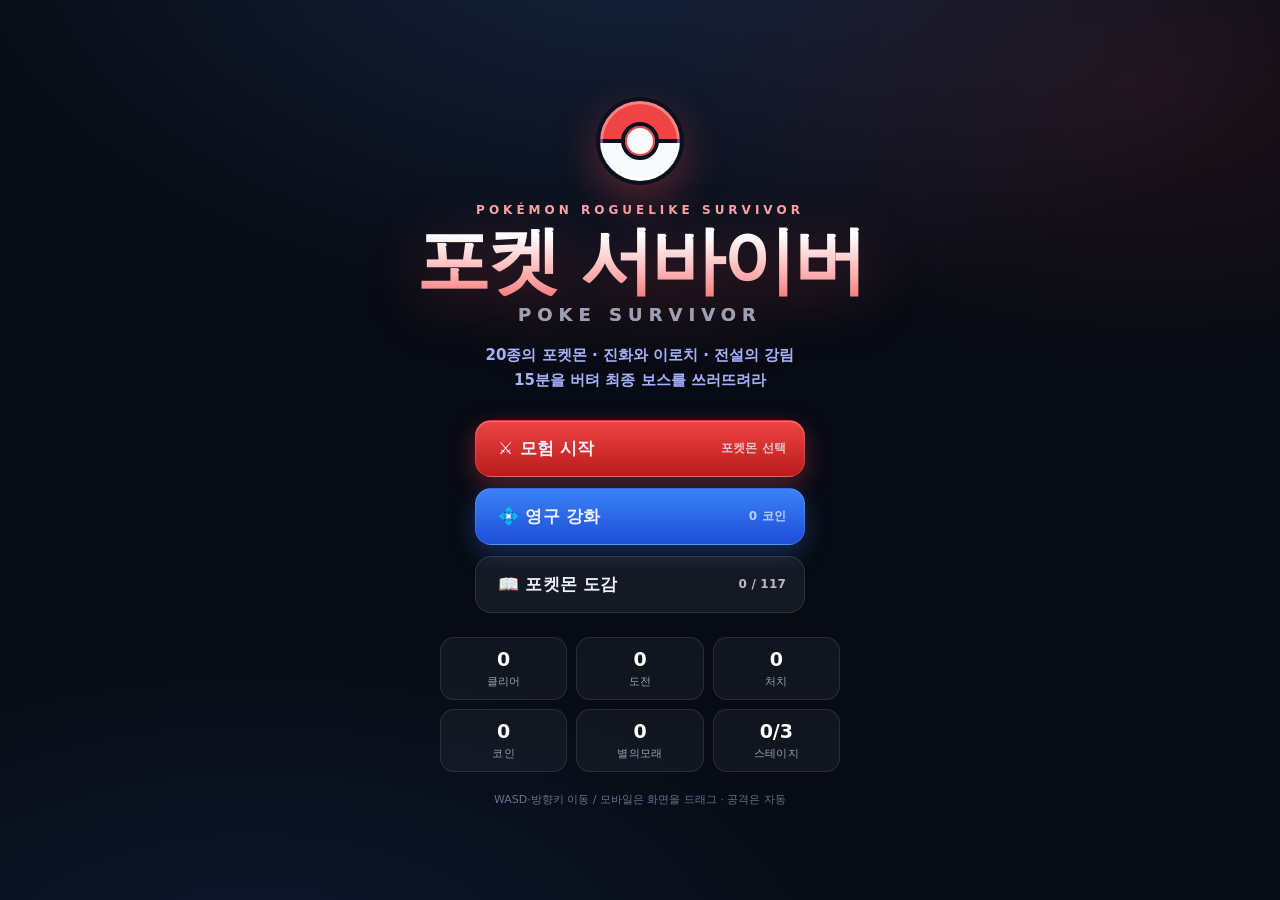
==== index.html @ e3ff470b "Guarantee weapon choices on level-up, rebalance coin economy" ====
<!doctype html>
<html lang="ko">
<head>
<meta charset="utf-8">
<meta name="viewport" content="width=device-width,initial-scale=1,maximum-scale=1,user-scalable=no,viewport-fit=cover">
<meta name="theme-color" content="#0b1020">
<title>포켓 서바이버 · Poke Survivor</title>
<link rel="stylesheet" href="styles.css?v=19">
<link rel="icon" href="data:image/svg+xml,<svg xmlns='http://www.w3.org/2000/svg' viewBox='0 0 100 100'><circle cx='50' cy='50' r='46' fill='%23fff' stroke='%230b1020' stroke-width='8'/><path d='M4 50h92' stroke='%230b1020' stroke-width='10'/><circle cx='50' cy='50' r='15' fill='%23ef4444' stroke='%230b1020' stroke-width='6'/></svg>">
</head>
<body>
<canvas id="cv"></canvas>

<!-- ================= HUD ================= -->
<div id="hud" class="hidden">
  <div class="hud-top">
    <div class="hud-left">
      <div class="portrait"><img id="hudPortrait" alt=""></div>
      <div class="hud-bars">
        <div class="hud-line"><span id="hudName">피카츄</span><span id="hudLevel" class="lvl">Lv.1</span></div>
        <div class="bar hp"><i id="hpBar"></i><span id="hpText">100 / 100</span></div>
      </div>
    </div>
    <div class="hud-center">
      <div class="timer" id="timer">00:00</div>
      <div class="stage-tag" id="stageTag">관동 초원</div>
    </div>
    <div class="hud-right">
      <div class="stat-chip kills"><b id="killCount">0</b><span>처치</span></div>
      <div class="stat-chip gold coins"><b id="coinCount">0</b><span>코인</span></div>
      <button id="pauseBtn" class="icon-btn" aria-label="일시정지"><i class="pbar"></i><i class="pbar"></i></button>
    </div>
  </div>
  <div id="bossBar" class="boss-bar hidden">
    <div class="boss-name"><b id="bossName">BOSS</b><span id="bossHpText"></span></div>
    <div class="bar boss"><i id="bossFill"></i></div>
  </div>
  <div class="weapon-row" id="weaponRow"></div>
  <div class="xp-wrap"><div class="xp-bar"><i id="xpBar"></i></div><span id="xpText">0%</span></div>
</div>

<!-- ================= 화면 루트 ================= -->
<div id="screenRoot"></div>

<!-- ================= 레벨업 ================= -->
<div id="levelupOverlay" class="overlay hidden">
  <div class="lu-head">
    <div class="lu-kicker">LEVEL UP!</div>
    <h2>기술을 선택하세요</h2>
    <p>하나를 골라 더 강해지세요</p>
  </div>
  <div id="cardList" class="card-list"></div>
</div>

<!-- ================= 진화 ================= -->
<div id="evoOverlay" class="overlay evo hidden">
  <div class="evo-inner">
    <div class="evo-kicker" id="evoKicker">EVOLUTION</div>
    <div class="evo-sprites">
      <img id="evoFrom" class="evo-from" alt="">
      <div class="evo-arrow">➜</div>
      <img id="evoTo" class="evo-to" alt="">
    </div>
    <h2 id="evoName">리자몽</h2>
    <p id="evoDesc">새로운 힘이 깨어났다!</p>
    <button id="evoOk" class="btn primary">계속</button>
  </div>
</div>

<!-- ================= 분기 진화 ================= -->
<div id="branchOverlay" class="overlay hidden">
  <div class="lu-head">
    <div class="lu-kicker">BRANCH EVOLUTION</div>
    <h2>어떤 모습으로 진화할까?</h2>
    <p>이브이의 운명을 선택하세요</p>
  </div>
  <div id="branchList" class="branch-list"></div>
</div>

<!-- ================= 일시정지 ================= -->
<div id="pauseOverlay" class="overlay hidden">
  <div class="panel pause-panel">
    <h2>일시정지</h2>
    <button class="btn primary" id="resumeBtn">계속하기</button>
    <button class="btn ghost" id="soundBtn">효과음: 켜짐</button>
    <button class="btn ghost" id="cryBtn">울음소리: 켜짐</button>
    <button class="btn danger" id="quitBtn">로비로 나가기</button>
    <p class="tiny">나가면 이번 판 보상은 사라져요</p>
  </div>
</div>

<div id="toastRoot"></div>
<div id="loading" class="loading">
  <div class="pokeball"></div>
  <div class="loading-text">포켓몬을 불러오는 중…<span id="loadPct">0%</span></div>
</div>
<script type="module" src="src/main.js?v=19"></script>
</body>
</html>
---- styles.css ----
:root{
  --bg:#070b14; --bg2:#0d1424; --panel:rgba(18,26,43,.88); --line:rgba(255,255,255,.10);
  --txt:#eef2ff; --muted:#94a3b8; --red:#ef4444; --blue:#3b82f6; --gold:#fbbf24;
  --green:#34d399; --purple:#a78bfa;
}
*{box-sizing:border-box;-webkit-tap-highlight-color:transparent}
html,body{height:100%;margin:0;background:var(--bg);color:var(--txt);
  font-family:"Pretendard",system-ui,-apple-system,"Apple SD Gothic Neo","Malgun Gothic",sans-serif;
  overflow:hidden;overscroll-behavior:none;user-select:none;-webkit-user-select:none}
canvas#cv{position:fixed;inset:0;width:100%;height:100%;display:block;background:#070b14;touch-action:none}
.hidden{display:none!important}
img{image-rendering:pixelated;image-rendering:-moz-crisp-edges}
button{font-family:inherit;cursor:pointer;border:0;color:inherit}

/* ---------- 공통 버튼 ---------- */
.btn{border-radius:14px;padding:13px 20px;font-weight:800;font-size:15px;letter-spacing:.2px;
  background:linear-gradient(180deg,#334155,#1e293b);border:1px solid rgba(255,255,255,.14);
  transition:transform .12s ease,filter .12s ease,box-shadow .12s;display:inline-flex;align-items:center;justify-content:center;gap:8px}
.btn:hover{filter:brightness(1.15);transform:translateY(-1px)}
.btn:active{transform:translateY(1px) scale(.99)}
.btn.primary{background:linear-gradient(180deg,#ef4444,#b91c1c);box-shadow:0 8px 24px rgba(239,68,68,.35),inset 0 1px 0 rgba(255,255,255,.25)}
.btn.blue{background:linear-gradient(180deg,#3b82f6,#1d4ed8);box-shadow:0 8px 24px rgba(59,130,246,.3)}
.btn.gold{background:linear-gradient(180deg,#fbbf24,#d97706);color:#231a02;box-shadow:0 8px 24px rgba(251,191,36,.3)}
.btn.ghost{background:rgba(255,255,255,.06);border:1px solid var(--line)}
.btn.danger{background:rgba(239,68,68,.15);border:1px solid rgba(239,68,68,.4);color:#fca5a5}
.btn.sm{padding:9px 13px;font-size:13px;border-radius:11px}
.btn:disabled{opacity:.45;cursor:not-allowed;transform:none}
.icon-btn{width:42px;height:42px;border-radius:12px;background:rgba(255,255,255,.08);border:1px solid var(--line);
  color:#fff;font-size:13px;font-weight:900;display:flex;align-items:center;justify-content:center;gap:4px;backdrop-filter:blur(8px)}
.icon-btn .pbar{display:block;width:4px;height:14px;border-radius:1.5px;background:#fff}
.icon-btn:hover{background:rgba(255,255,255,.16)}

/* ---------- 공통 화면 ---------- */
.screen{position:fixed;inset:0;z-index:20;overflow-y:auto;overflow-x:hidden;
  background:radial-gradient(1200px 700px at 50% -10%,#16233d 0%,#070b14 60%);
  padding:max(18px,env(safe-area-inset-top)) 18px max(24px,env(safe-area-inset-bottom));
  animation:fadeIn .22s ease}
@keyframes fadeIn{from{opacity:0}to{opacity:1}}
.screen::before{content:"";position:fixed;inset:0;pointer-events:none;
  background:radial-gradient(900px 500px at 20% 110%,rgba(59,130,246,.12),transparent 70%),
             radial-gradient(700px 400px at 90% 10%,rgba(239,68,68,.10),transparent 70%)}
.wrap{position:relative;max-width:1180px;margin:0 auto}
.topbar{display:flex;align-items:center;justify-content:space-between;gap:12px;margin-bottom:18px}
.topbar h1{font-size:20px;margin:0;letter-spacing:-.3px;display:flex;align-items:center;gap:9px}
.topbar .spacer{flex:1}
.pill{background:rgba(255,255,255,.07);border:1px solid var(--line);border-radius:999px;padding:7px 13px;
  font-size:13px;font-weight:700;display:inline-flex;align-items:center;gap:6px}
.pill b{color:var(--gold)}

/* ---------- 타이틀 ---------- */
.title-screen{display:flex;flex-direction:column;align-items:center;justify-content:center;min-height:100%;text-align:center;padding-top:10px}
.logo-badge{font-size:12px;letter-spacing:4px;color:#fca5a5;font-weight:800;margin-bottom:8px;text-transform:uppercase}
.logo{font-size:clamp(38px,7vw,74px);font-weight:900;line-height:.95;letter-spacing:-3px;
  background:linear-gradient(180deg,#fff 10%,#fca5a5 55%,#ef4444 100%);
  -webkit-background-clip:text;background-clip:text;color:transparent;
  filter:drop-shadow(0 10px 30px rgba(239,68,68,.35));margin:0 0 6px}
.logo small{display:block;font-size:clamp(13px,2vw,18px);letter-spacing:6px;color:#94a3b8;
  -webkit-text-fill-color:#94a3b8;font-weight:700;margin-top:10px}
.tagline{color:#a5b4fc;font-size:15px;margin:14px 0 26px;font-weight:600;line-height:1.7}
.title-menu{display:flex;flex-direction:column;gap:11px;width:min(330px,90vw)}
.title-menu .btn{padding:16px;font-size:17px;border-radius:16px;justify-content:space-between;padding-left:22px;padding-right:18px}
.title-menu .btn span.sub{font-size:12px;font-weight:600;opacity:.75}
.title-stats{display:grid;grid-template-columns:repeat(3,1fr);gap:9px;margin-top:24px;max-width:400px;width:100%}
.title-stats .stat{background:rgba(255,255,255,.045);border:1px solid var(--line);border-radius:14px;
  padding:10px 8px;text-align:center}
.title-stats .stat b{display:block;font-size:19px;color:#fff}
.title-stats .stat span{font-size:11px;color:var(--muted);letter-spacing:.4px}
.ball-anim{width:88px;height:88px;margin-bottom:18px;position:relative;animation:float 3.2s ease-in-out infinite}
@keyframes float{0%,100%{transform:translateY(0) rotate(-6deg)}50%{transform:translateY(-12px) rotate(6deg)}}
.pokeball{width:88px;height:88px;border-radius:50%;position:relative;
  background:linear-gradient(180deg,#ef4444 0 47%,#0b1020 47% 53%,#f8fafc 53% 100%);
  border:4px solid #0b1020;box-shadow:0 14px 40px rgba(239,68,68,.35),inset 0 0 0 3px rgba(255,255,255,.35)}
.pokeball::after{content:"";position:absolute;inset:50% auto auto 50%;transform:translate(-50%,-50%);
  width:30px;height:30px;border-radius:50%;background:#f8fafc;border:4px solid #0b1020;
  box-shadow:inset 0 0 0 2px #ef4444}

/* ---------- 선택 화면 ---------- */
.stage-row{display:flex;gap:10px;margin-bottom:18px;overflow-x:auto;padding-bottom:4px;scrollbar-width:none}
.stage-row::-webkit-scrollbar{display:none}
.stage-card{flex:1 1 0;min-width:190px;border-radius:16px;padding:14px;background:var(--panel);
  border:1px solid var(--line);text-align:left;transition:.15s;position:relative;overflow:hidden}
.stage-card:hover{border-color:rgba(255,255,255,.3);transform:translateY(-2px)}
.stage-card.on{border-color:#ef4444;box-shadow:0 0 0 1px #ef4444,0 10px 30px rgba(239,68,68,.25);background:rgba(38,22,32,.9)}
.stage-card .sc-name{font-weight:900;font-size:15px;margin-bottom:3px;display:flex;align-items:center;gap:6px}
.stage-card .sc-sub{font-size:11.5px;color:var(--muted);line-height:1.45}
.stage-card .sc-diff{margin-top:8px;font-size:11px;color:#fca5a5;letter-spacing:2px}
.stage-card .clear-badge{position:absolute;top:9px;right:10px;font-size:10px;font-weight:900;color:#34d399;
  border:1px solid rgba(52,211,153,.4);border-radius:6px;padding:2px 5px}
.char-grid{display:grid;grid-template-columns:repeat(auto-fill,minmax(112px,1fr));gap:10px}
.char-card{background:var(--panel);border:1px solid var(--line);border-radius:16px;padding:10px 8px 9px;
  display:flex;flex-direction:column;align-items:center;gap:3px;transition:.15s;position:relative;overflow:hidden}
.char-card:hover{transform:translateY(-3px);border-color:rgba(255,255,255,.28)}
.char-card.on{border-color:#ef4444;background:rgba(52,20,28,.9);box-shadow:0 0 0 1px rgba(239,68,68,.7),0 12px 30px rgba(239,68,68,.22)}
.char-card.locked{opacity:.9}
.char-card.locked img{filter:brightness(.35) grayscale(.7) drop-shadow(0 4px 6px rgba(0,0,0,.5))}
.char-card img{width:70px;height:70px;object-fit:contain;filter:drop-shadow(0 6px 8px rgba(0,0,0,.5))}
.char-card .cc-name{font-size:12.5px;font-weight:800}
.char-card .cc-rank{font-size:9.5px;color:var(--muted);letter-spacing:.6px}
.char-card .cc-rank.legend{color:#fbbf24}
.char-card .cc-rank.myth{color:#c084fc}
.char-card .cc-lock{display:none}
.char-card .shiny-dot{position:absolute;top:7px;right:8px;color:#fde68a;font-size:12px}
.select-bottom{display:grid;grid-template-columns:1.15fr .85fr;gap:14px;margin-top:18px}
@media(max-width:820px){.select-bottom{grid-template-columns:1fr}}
.preview{background:linear-gradient(160deg,rgba(30,41,59,.9),rgba(15,23,42,.9));border:1px solid var(--line);
  border-radius:18px;padding:16px;display:flex;gap:16px;align-items:center;position:relative;min-height:196px}
.preview .big{width:132px;height:132px;object-fit:contain;flex:none;filter:drop-shadow(0 10px 20px rgba(0,0,0,.6));
  animation:float 4s ease-in-out infinite}
.preview .p-info{flex:1;min-width:0}
.preview h3{margin:0 0 2px;font-size:20px}
.preview .types{display:flex;gap:5px;margin-bottom:8px}
.type-chip{font-size:10px;font-weight:800;padding:3px 8px;border-radius:999px;color:#08111f}
.preview .p-desc{font-size:12px;color:var(--muted);line-height:1.6;margin:0 0 8px}
.preview .sig{font-size:12px;background:rgba(255,255,255,.06);border-left:3px solid #a78bfa;border-radius:6px;padding:7px 9px;line-height:1.5}
.preview .sig b{color:#c4b5fd}
.preview .chain{display:flex;align-items:center;gap:5px;margin-top:10px;font-size:10.5px;color:var(--muted);flex-wrap:wrap;max-width:100%}
.preview .chain img{width:42px;height:42px;opacity:.95;background:rgba(255,255,255,.05);border-radius:9px;padding:2px}
.start-panel{background:var(--panel);border:1px solid var(--line);border-radius:18px;padding:16px;display:flex;flex-direction:column;gap:10px;justify-content:center}
.start-panel .row{display:flex;justify-content:space-between;font-size:12.5px;color:var(--muted)}
.start-panel .row b{color:#fff}
.shiny-toggle{display:flex;align-items:center;gap:8px;background:rgba(253,230,138,.08);border:1px solid rgba(253,230,138,.25);
  border-radius:11px;padding:9px 11px;font-size:12px;font-weight:700;color:#fde68a;cursor:pointer}
.shiny-toggle.off{opacity:.45;filter:grayscale(1);cursor:not-allowed}
.shiny-toggle input{accent-color:#fbbf24;width:16px;height:16px}

/* ---------- 상점 ---------- */
.shop-grid{display:grid;grid-template-columns:repeat(auto-fill,minmax(255px,1fr));gap:10px}
.up-card{background:var(--panel);border:1px solid var(--line);border-radius:15px;padding:13px;display:flex;gap:11px;align-items:center}
.up-card .ico{width:42px;height:42px;border-radius:11px;background:rgba(255,255,255,.07);display:grid;place-items:center;font-size:20px;flex:none}
.up-card .body{flex:1;min-width:0}
.up-card .nm{font-size:13.5px;font-weight:800;display:flex;justify-content:space-between;align-items:center}
.up-card .nm em{font-style:normal;font-size:11px;color:#94a3b8;font-weight:700}
.up-card .ds{font-size:11px;color:var(--muted);margin-top:2px}
.pips{display:flex;gap:2px;margin-top:6px;flex-wrap:wrap}
.pips i{width:9px;height:5px;border-radius:2px;background:rgba(255,255,255,.14)}
.pips i.on{background:linear-gradient(90deg,#fbbf24,#f59e0b);box-shadow:0 0 6px rgba(251,191,36,.6)}
.up-card .buy{flex:none}
.unlock-grid{display:grid;grid-template-columns:repeat(auto-fill,minmax(140px,1fr));gap:10px}
.unlock-card{background:var(--panel);border:1px solid var(--line);border-radius:15px;padding:11px;text-align:center;position:relative}
.unlock-card img{width:74px;height:74px;object-fit:contain}
.unlock-card .un{font-size:12.5px;font-weight:800;margin-top:2px}
.unlock-card .cost{font-size:11.5px;color:var(--gold);margin:6px 0}
.unlock-card.owned{border-color:rgba(52,211,153,.4);background:rgba(16,44,34,.6)}
.unlock-card .owned-tag{color:#34d399;font-size:11.5px;font-weight:800}
.section-title{display:flex;align-items:center;gap:9px;margin:26px 0 12px;font-size:15px;font-weight:900}
.section-title::after{content:"";flex:1;height:1px;background:var(--line)}
.section-title .cnt{font-size:11px;color:var(--muted);font-weight:700}

/* ---------- 도감 ---------- */
.dex-grid{display:grid;grid-template-columns:repeat(auto-fill,minmax(96px,1fr));gap:8px}
.dex-cell{background:rgba(18,26,43,.8);border:1px solid var(--line);border-radius:13px;padding:8px 5px;text-align:center;position:relative}
.dex-cell img{width:58px;height:58px;object-fit:contain}
.dex-cell .dn{font-size:11px;font-weight:700;margin-top:2px;white-space:nowrap;overflow:hidden;text-overflow:ellipsis}
.dex-cell .did{position:absolute;top:5px;left:7px;font-size:9px;color:#64748b;font-weight:800}
.dex-cell.unseen{opacity:.45}
.dex-cell.unseen img{filter:brightness(0) opacity(.35)}
.dex-cell.caught{border-color:rgba(52,211,153,.32)}

/* ---------- HUD ---------- */
#hud{position:fixed;inset:0;z-index:10;pointer-events:none;padding:max(8px,env(safe-area-inset-top)) 12px 10px;display:flex;flex-direction:column;gap:6px}
.hud-top{display:flex;align-items:flex-start;gap:10px}
.hud-left{display:flex;align-items:center;gap:9px;background:rgba(9,14,25,.62);backdrop-filter:blur(10px);
  border:1px solid var(--line);border-radius:14px;padding:7px 11px 7px 7px;min-width:230px}
.portrait{width:44px;height:44px;border-radius:11px;background:linear-gradient(160deg,#1e293b,#0f172a);display:grid;place-items:center;flex:none;border:1px solid rgba(255,255,255,.12)}
.portrait img{width:40px;height:40px;object-fit:contain}
.hud-bars{flex:1;min-width:0}
.hud-line{display:flex;justify-content:space-between;align-items:center;font-size:11.5px;font-weight:800;margin-bottom:3px}
.hud-line .lvl{color:#fbbf24;font-size:11px}
.bar{position:relative;height:13px;border-radius:7px;background:rgba(0,0,0,.55);overflow:hidden;border:1px solid rgba(255,255,255,.14)}
.bar i{position:absolute;inset:0 auto 0 0;width:100%;border-radius:6px;transition:width .16s ease}
.bar.hp i{background:linear-gradient(180deg,#4ade80,#16a34a)}
.bar.hp i.low{background:linear-gradient(180deg,#f87171,#dc2626)}
.bar span{position:absolute;inset:0;display:grid;place-items:center;font-size:9px;font-weight:800;color:#fff;text-shadow:0 1px 2px #000}
.bar.boss{height:11px}
.bar.boss i{background:linear-gradient(180deg,#f472b6,#be185d)}
.hud-center{flex:1;text-align:center;display:flex;flex-direction:column;align-items:center;gap:1px}
.timer{font-size:clamp(20px,3.2vw,30px);font-weight:900;letter-spacing:1px;text-shadow:0 3px 12px rgba(0,0,0,.7);font-variant-numeric:tabular-nums}
.stage-tag{font-size:10.5px;color:#cbd5e1;font-weight:700;background:rgba(9,14,25,.55);padding:2px 9px;border-radius:999px;border:1px solid var(--line)}
.hud-right{display:flex;align-items:center;gap:7px;pointer-events:auto}
.stat-chip{background:rgba(9,14,25,.62);backdrop-filter:blur(10px);border:1px solid var(--line);border-radius:11px;padding:5px 10px;text-align:center;min-width:56px}
.stat-chip b{display:block;font-size:14px;line-height:1.1;font-variant-numeric:tabular-nums}
.stat-chip span{font-size:9px;color:var(--muted);letter-spacing:.5px}
.stat-chip.gold b{color:#fbbf24}
.boss-bar{position:relative;align-self:center;width:min(560px,72%);background:rgba(9,14,25,.7);border:1px solid rgba(244,114,182,.35);
  border-radius:11px;padding:7px 11px;backdrop-filter:blur(8px)}
.boss-name{display:flex;justify-content:space-between;font-size:11px;font-weight:800;margin-bottom:4px;color:#fbcfe8}
.boss-name span{color:#94a3b8;font-weight:600}
.weapon-row{position:fixed;left:12px;bottom:calc(30px + env(safe-area-inset-bottom));display:flex;gap:5px;flex-wrap:wrap;max-width:46vw}
.wp{width:34px;height:34px;border-radius:9px;background:rgba(9,14,25,.66);border:1px solid var(--line);display:grid;place-items:center;
  font-size:16px;position:relative;backdrop-filter:blur(6px)}
.wp b{position:absolute;right:-2px;bottom:-3px;font-size:9px;background:#0b1020;border:1px solid var(--line);border-radius:5px;padding:0 3px;color:#fbbf24}
.wp.awake{border-color:#fbbf24;box-shadow:0 0 10px rgba(251,191,36,.5)}
.xp-wrap{position:fixed;left:0;right:0;bottom:0;height:16px;display:flex;align-items:center;gap:6px;padding:0 12px 0 0;pointer-events:none}
.xp-bar{flex:1;height:9px;background:rgba(0,0,0,.6);overflow:hidden;border-top:1px solid rgba(255,255,255,.1)}
.xp-bar i{display:block;height:100%;width:0;background:linear-gradient(90deg,#3b82f6,#60a5fa,#93c5fd);box-shadow:0 0 12px rgba(96,165,250,.7);transition:width .12s}
#xpText{font-size:9px;color:#93c5fd;font-weight:800;min-width:30px;text-align:right}

/* ---------- 오버레이 ---------- */
.overlay{position:fixed;inset:0;z-index:40;display:flex;flex-direction:column;align-items:center;justify-content:center;
  padding:20px;background:rgba(5,8,16,.82);backdrop-filter:blur(7px);animation:fadeIn .18s ease}
.lu-head{text-align:center;margin-bottom:20px}
.lu-kicker{font-size:11px;letter-spacing:4px;font-weight:900;color:#fbbf24;margin-bottom:6px}
.lu-head h2{margin:0 0 5px;font-size:clamp(22px,4vw,32px);font-weight:900}
.lu-head p{margin:0;color:var(--muted);font-size:13px}
.card-list{display:flex;gap:12px;flex-wrap:wrap;justify-content:center;max-width:1000px;width:100%}
.card{width:min(240px,88vw);background:linear-gradient(170deg,rgba(30,41,59,.96),rgba(12,18,31,.98));
  border:1px solid rgba(255,255,255,.14);border-radius:18px;padding:16px;text-align:left;position:relative;
  transition:.15s;overflow:hidden;animation:cardIn .22s ease backwards}
.card:nth-child(2){animation-delay:.05s}.card:nth-child(3){animation-delay:.1s}.card:nth-child(4){animation-delay:.15s}
@keyframes cardIn{from{opacity:0;transform:translateY(14px) scale(.96)}to{opacity:1;transform:none}}
.card::before{content:"";position:absolute;inset:0 0 auto 0;height:3px;background:var(--cc,#60a5fa)}
.card:hover{transform:translateY(-4px);border-color:var(--cc,#60a5fa);box-shadow:0 14px 40px rgba(0,0,0,.55)}
.card .c-top{display:flex;align-items:center;gap:9px;margin-bottom:10px}
.card .c-icon{width:44px;height:44px;border-radius:12px;background:rgba(255,255,255,.07);display:grid;place-items:center;font-size:22px;border:1px solid rgba(255,255,255,.1)}
.card .c-name{font-size:16px;font-weight:900;line-height:1.15}
.card .c-kind{font-size:10.5px;color:var(--muted);font-weight:700;letter-spacing:.5px}
.card .c-desc{font-size:12px;color:#cbd5e1;line-height:1.6;min-height:56px}
.card .c-foot{display:flex;justify-content:space-between;align-items:center;margin-top:12px}
.card .lvchip{font-size:10.5px;font-weight:900;padding:3px 8px;border-radius:7px;background:rgba(255,255,255,.09);color:#e2e8f0}
.card .newchip{font-size:9.5px;font-weight:900;color:#0b1020;background:#fbbf24;padding:3px 7px;border-radius:6px;letter-spacing:.5px}
.card .awake{font-size:9.5px;font-weight:900;color:#fed7aa;background:rgba(251,146,60,.25);border:1px solid rgba(251,146,60,.5);padding:3px 7px;border-radius:6px}
.evo{background:radial-gradient(700px 500px at 50% 50%,rgba(251,191,36,.16),rgba(5,8,16,.94) 70%)}
.evo-inner{text-align:center;max-width:520px}
.evo-kicker{font-size:12px;letter-spacing:6px;font-weight:900;color:#fbbf24;margin-bottom:18px}
.evo-sprites{display:flex;align-items:center;justify-content:center;gap:10px;margin-bottom:12px}
.evo-sprites img{width:min(38vw,180px);height:min(38vw,180px);object-fit:contain;filter:drop-shadow(0 14px 30px rgba(0,0,0,.65))}
.evo-to{animation:pop .6s cubic-bezier(.2,1.6,.4,1);filter:drop-shadow(0 0 30px rgba(253,230,138,.85))!important}
.evo-arrow{font-size:26px;color:#fbbf24;animation:pulse 1s infinite}
@keyframes pop{0%{transform:scale(.2) rotate(-20deg);opacity:0}70%{transform:scale(1.1) rotate(4deg)}100%{transform:scale(1);opacity:1}}
@keyframes pulse{0%,100%{opacity:.4;transform:translateX(0)}50%{opacity:1;transform:translateX(4px)}}
.evo h2{font-size:clamp(26px,5vw,38px);margin:6px 0;font-weight:900;color:#fef3c7;text-shadow:0 0 30px rgba(251,191,36,.6)}
.evo p{color:#cbd5e1;font-size:14px;margin:0 0 22px;line-height:1.6}
.branch-list{display:flex;gap:12px;flex-wrap:wrap;justify-content:center}
.branch{width:min(160px,30vw);background:linear-gradient(170deg,rgba(30,41,59,.95),rgba(12,18,31,.98));
  border:1px solid rgba(255,255,255,.14);border-radius:16px;padding:12px;text-align:center;transition:.15s}
.branch:hover{transform:translateY(-4px);border-color:#fbbf24;box-shadow:0 12px 30px rgba(251,191,36,.2)}
.branch img{width:76px;height:76px;object-fit:contain}
.branch b{display:block;font-size:14px;margin-top:4px}
.branch small{font-size:10.5px;color:var(--muted);display:block;margin-top:2px;line-height:1.4}
.panel{background:linear-gradient(170deg,rgba(30,41,59,.96),rgba(12,18,31,.98));border:1px solid var(--line);border-radius:20px;padding:26px;width:min(400px,92vw)}
.pause-panel{display:flex;flex-direction:column;gap:9px;text-align:center}
.pause-panel h2{margin:0 0 8px}
.tiny{font-size:11px;color:#64748b;margin:4px 0 0}

/* ---------- 결과 ---------- */
.result-card{width:min(560px,94vw);background:linear-gradient(170deg,rgba(30,41,59,.97),rgba(10,15,26,.99));
  border:1px solid var(--line);border-radius:24px;padding:24px;text-align:center;position:relative;overflow:hidden}
.result-card.win{border-color:rgba(251,191,36,.45);box-shadow:0 0 80px rgba(251,191,36,.18)}
.result-card.lose{border-color:rgba(239,68,68,.4);box-shadow:0 0 80px rgba(239,68,68,.15)}
.res-kicker{font-size:11px;letter-spacing:5px;font-weight:900;margin-bottom:6px}
.result-card.win .res-kicker{color:#fbbf24}
.result-card.lose .res-kicker{color:#f87171}
.result-card h2{font-size:clamp(26px,5vw,38px);margin:0 0 4px;font-weight:900}
.result-card .res-sub{color:var(--muted);font-size:13px;margin-bottom:18px}
.res-hero{width:110px;height:110px;object-fit:contain;margin:2px auto 6px;display:block;filter:drop-shadow(0 12px 26px rgba(0,0,0,.6))}
.res-grid{display:grid;grid-template-columns:repeat(3,1fr);gap:8px;margin:16px 0}
.res-grid .rg{background:rgba(255,255,255,.05);border:1px solid var(--line);border-radius:12px;padding:9px 4px}
.res-grid .rg b{display:block;font-size:17px}
.res-grid .rg span{font-size:10px;color:var(--muted)}
.reward{display:flex;justify-content:center;gap:22px;background:rgba(251,191,36,.08);border:1px solid rgba(251,191,36,.25);
  border-radius:14px;padding:13px;margin-bottom:16px}
.reward div{text-align:center}
.reward b{display:block;font-size:20px;color:#fbbf24}
.reward span{font-size:10.5px;color:#d6bf8a}
.res-actions{display:flex;gap:9px;flex-direction:column}

/* ---------- 토스트 ---------- */
#toastRoot{position:fixed;left:50%;top:14%;transform:translateX(-50%);z-index:60;display:flex;flex-direction:column;gap:7px;align-items:center;pointer-events:none}
.toast{background:rgba(12,18,31,.94);border:1px solid var(--line);border-radius:11px;padding:9px 16px;font-size:12.5px;font-weight:700;
  animation:toastIn .2s ease,toastOut .3s ease 2s forwards;box-shadow:0 8px 24px rgba(0,0,0,.5);white-space:nowrap}
.toast.good{border-color:rgba(52,211,153,.45);color:#a7f3d0}
.toast.bad{border-color:rgba(248,113,113,.45);color:#fecaca}
@keyframes toastIn{from{opacity:0;transform:translateY(-10px)}to{opacity:1;transform:none}}
@keyframes toastOut{to{opacity:0;transform:translateY(-8px)}}

/* ---------- 로딩 ---------- */
.loading{position:fixed;inset:0;z-index:80;background:#070b14;display:flex;flex-direction:column;align-items:center;justify-content:center;gap:22px}
.loading .pokeball{animation:spin 1.1s linear infinite}
@keyframes spin{to{transform:rotate(360deg)}}
.loading-text{font-size:13px;color:#94a3b8;font-weight:700;display:flex;gap:8px}
.loading-text span{color:#fbbf24}

/* ---------- 모바일 ---------- */
@media(max-width:700px){
  .topbar{flex-wrap:wrap;gap:7px;margin-bottom:12px}
  .topbar h1{font-size:17px}
  .pill{padding:5px 10px;font-size:11.5px}
  .stage-row{display:grid;grid-template-columns:repeat(3,1fr);gap:6px;overflow:visible}
  .stage-card{min-width:0;padding:9px 8px}
  .stage-card .sc-sub{display:none}
  .stage-card .sc-name{font-size:12.5px;margin-bottom:2px}
  .stage-card .sc-diff{font-size:9px;letter-spacing:1px;margin-top:4px}
  .stage-card .clear-badge{position:static;display:inline-block;margin-bottom:3px;font-size:8.5px;padding:1px 4px}
  .hud-top{gap:5px}
  .hud-left{flex:1;min-width:0;padding:5px 8px 5px 5px}
  .hud-left .portrait{width:36px;height:36px}
  .portrait img{width:32px;height:32px}
  .hud-line{font-size:10px}
  .hud-center{flex:0 0 auto;min-width:62px}
  .timer{font-size:19px;letter-spacing:0}
  .stage-tag{display:none}
  .hud-right{gap:4px}
  .stat-chip{min-width:34px;padding:3px 6px;display:flex;align-items:center;justify-content:center;gap:2px}
  .stat-chip b{font-size:11.5px;display:inline}
  .stat-chip span{display:none}
  .stat-chip.kills::before{content:'☠';font-size:9px;opacity:.75}
  .stat-chip.coins::before{content:'🪙';font-size:8px}
  .icon-btn{width:34px;height:34px;border-radius:10px}
  .weapon-row{max-width:60vw;bottom:calc(24px + env(safe-area-inset-bottom))}
  .wp{width:29px;height:29px;font-size:13px}
  .char-grid{grid-template-columns:repeat(auto-fill,minmax(92px,1fr))}
  .char-card img{width:58px;height:58px}
  .preview .big{width:88px;height:88px}
  .card{width:min(240px,44vw);padding:13px}
  .card .c-desc{font-size:11px;min-height:48px}
  .overlay{padding:12px;justify-content:center}
  .lu-head{margin-bottom:12px}
  .title-screen{justify-content:center}
}
  @media(max-width:700px){
  .card-list{flex-direction:column;align-items:center;gap:9px;max-height:72vh;overflow-y:auto;padding:2px}
  .card{width:min(340px,90vw);padding:12px 14px}
  .card .c-desc{min-height:0;font-size:11.5px}
  .lu-head{margin-bottom:10px}
}
@media(max-height:560px) and (orientation:landscape){
  .lu-head{display:none}
  .evo-sprites img{width:120px;height:120px}
  .evo h2{font-size:22px}
  .evo p{margin-bottom:12px}
}
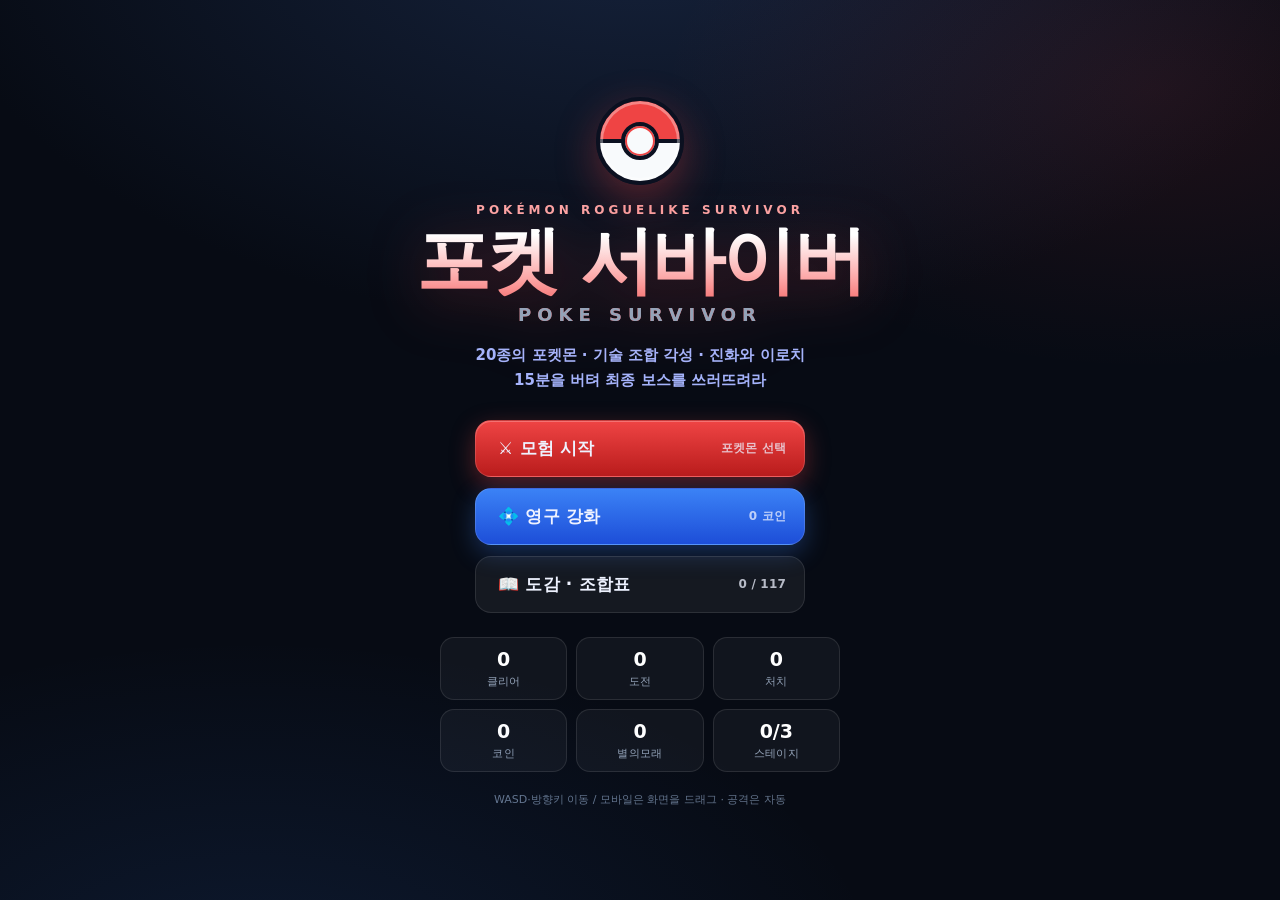
==== commit c7b249ac: "Skill combo awakening, richer maps with field items, minimap, character traits, hit feel - 액티브 Lv.6 " ====
--- a/index.html
+++ b/index.html
@@ -5,7 +5,7 @@
 <meta name="viewport" content="width=device-width,initial-scale=1,maximum-scale=1,user-scalable=no,viewport-fit=cover">
 <meta name="theme-color" content="#0b1020">
 <title>포켓 서바이버 · Poke Survivor</title>
-<link rel="stylesheet" href="styles.css?v=19">
+<link rel="stylesheet" href="styles.css?v=20">
 <link rel="icon" href="data:image/svg+xml,<svg xmlns='http://www.w3.org/2000/svg' viewBox='0 0 100 100'><circle cx='50' cy='50' r='46' fill='%23fff' stroke='%230b1020' stroke-width='8'/><path d='M4 50h92' stroke='%230b1020' stroke-width='10'/><circle cx='50' cy='50' r='15' fill='%23ef4444' stroke='%230b1020' stroke-width='6'/></svg>">
 </head>
 <body>
@@ -47,7 +47,7 @@
   <div class="lu-head">
     <div class="lu-kicker">LEVEL UP!</div>
     <h2>기술을 선택하세요</h2>
-    <p>하나를 골라 더 강해지세요</p>
+    <p>액티브 만렙 + 짝 패시브로 <b style="color:#fbbf24">각성 기술</b>을 해금하세요</p>
   </div>
   <div id="cardList" class="card-list"></div>
 </div>
@@ -77,15 +77,44 @@
   <div id="branchList" class="branch-list"></div>
 </div>
 
-<!-- ================= 일시정지 ================= -->
+<!-- ================= 일시정지 (미니맵 · 조합표 포함) ================= -->
 <div id="pauseOverlay" class="overlay hidden">
-  <div class="panel pause-panel">
-    <h2>일시정지</h2>
-    <button class="btn primary" id="resumeBtn">계속하기</button>
-    <button class="btn ghost" id="soundBtn">효과음: 켜짐</button>
-    <button class="btn ghost" id="cryBtn">울음소리: 켜짐</button>
-    <button class="btn danger" id="quitBtn">로비로 나가기</button>
-    <p class="tiny">나가면 이번 판 보상은 사라져요</p>
+  <div class="panel pause-panel" id="pausePanel">
+    <div class="pause-tabs">
+      <button id="ptab-pause" class="on">⏸ 일시정지</button>
+      <button id="ptab-map">🗺 미니맵</button>
+      <button id="ptab-combo">🔗 조합표</button>
+    </div>
+
+    <div class="pause-tab" id="tab-pause">
+      <div id="runSummary"></div>
+      <button class="btn primary" id="resumeBtn">계속하기</button>
+      <div class="pause-settings">
+        <button class="btn ghost" id="soundBtn">효과음: 켜짐</button>
+        <button class="btn ghost" id="cryBtn">울음소리: 켜짐</button>
+      </div>
+      <button class="btn danger" id="quitBtn">로비로 나가기</button>
+      <p class="tiny">나가면 이번 판 보상은 사라져요</p>
+    </div>
+
+    <div class="pause-tab hidden" id="tab-map">
+      <h2>전체 지도</h2>
+      <div class="map-frame"><canvas id="pauseMap"></canvas></div>
+      <div class="map-legend">
+        <span><i class="dot player"></i>나</span>
+        <span><i class="dot boss"></i>보스</span>
+        <span><i class="dot legend"></i>환상</span>
+        <span><i class="dot chest"></i>보물상자</span>
+        <span><i class="dot item"></i>필드 아이템</span>
+        <span><i class="dot prop"></i>파괴 오브젝트</span>
+      </div>
+      <div class="map-info" id="mapInfo"></div>
+    </div>
+
+    <div class="pause-tab hidden" id="tab-combo">
+      <h2>기술 조합</h2>
+      <div id="comboList"></div>
+    </div>
   </div>
 </div>
 
@@ -94,6 +123,6 @@
   <div class="pokeball"></div>
   <div class="loading-text">포켓몬을 불러오는 중…<span id="loadPct">0%</span></div>
 </div>
-<script type="module" src="src/main.js?v=19"></script>
+<script type="module" src="src/main.js?v=20"></script>
 </body>
 </html>
--- a/styles.css
+++ b/styles.css
@@ -329,3 +329,143 @@
   .evo h2{font-size:22px}
   .evo p{margin-bottom:12px}
 }
+
+/* ================= v20: 스킬 조합 · 미니맵 · 캐릭터 특성 ================= */
+/* 캐릭터 미리보기 칩 */
+.p-meta{display:flex;gap:8px;align-items:flex-start;margin-top:7px}
+.p-meta .meta-label{flex:none;width:58px;font-size:10px;color:#7c8aa5;font-weight:800;letter-spacing:.3px;padding-top:3px}
+.p-meta .chips{display:flex;flex-wrap:wrap;gap:4px;min-width:0}
+.aff-chip{font-size:10px;font-weight:800;color:#bfdbfe;background:rgba(59,130,246,.16);border:1px solid rgba(96,165,250,.35);border-radius:999px;padding:2px 7px;white-space:nowrap}
+.mastery-chip{font-size:10px;font-weight:800;color:#0b1020;background:var(--mc,#94a3b8);border-radius:999px;padding:2px 7px;white-space:nowrap}
+.wb-chip{font-size:10px;font-weight:800;color:#fde68a;background:rgba(251,191,36,.12);border:1px solid rgba(251,191,36,.3);border-radius:999px;padding:2px 7px;white-space:nowrap}
+.trait-line{font-size:11px;color:#c4b5fd;margin:8px 0 0;line-height:1.5}
+.preview .p-info{max-height:none}
+
+/* 무기 HUD — 각성/준비 상태 */
+.wp.ready{border-color:#fbbf24;box-shadow:0 0 12px rgba(251,191,36,.75);animation:readyPulse 1s ease-in-out infinite}
+.wp.awake{background:linear-gradient(180deg,rgba(251,191,36,.3),rgba(9,14,25,.8))}
+.wp.awake b{color:#fde68a}
+@keyframes readyPulse{0%,100%{box-shadow:0 0 6px rgba(251,191,36,.5)}50%{box-shadow:0 0 16px rgba(251,191,36,.95)}}
+
+/* 레벨업 카드 — 조합 힌트 / 각성 카드 */
+.card{display:flex;flex-direction:column}
+.card .c-top>div:last-child{min-width:0}
+.card .c-name{white-space:nowrap;overflow:hidden;text-overflow:ellipsis}
+.card .c-combo{font-size:10.5px;line-height:1.45;color:#a8b6cc;background:rgba(255,255,255,.05);border:1px solid rgba(255,255,255,.08);border-radius:8px;padding:5px 8px;margin-top:auto}
+.card .c-combo.ready{color:#fde68a;background:rgba(251,191,36,.13);border-color:rgba(251,191,36,.4);font-weight:700}
+.card .c-combo b{color:#fde68a}
+.card .c-formula{font-size:10px;font-weight:800;color:#fcd34d;background:rgba(251,191,36,.10);border:1px dashed rgba(251,191,36,.4);border-radius:8px;padding:5px 7px;margin-bottom:8px;line-height:1.5}
+.card .c-formula b{color:#fff}
+.card.card-awake{border-color:rgba(251,191,36,.65);background:linear-gradient(170deg,rgba(66,46,14,.97),rgba(20,14,8,.99));box-shadow:0 0 0 1px rgba(251,191,36,.35),0 16px 46px rgba(251,191,36,.22);animation:awakeGlow 1.8s ease-in-out infinite}
+.card.card-awake::before{height:4px;background:linear-gradient(90deg,#fbbf24,#fff3c4,#fbbf24)}
+.card.card-awake .c-icon{background:radial-gradient(circle,rgba(251,191,36,.35),rgba(251,191,36,.05));border-color:rgba(251,191,36,.55);box-shadow:0 0 18px rgba(251,191,36,.4)}
+@keyframes awakeGlow{0%,100%{box-shadow:0 0 0 1px rgba(251,191,36,.35),0 12px 34px rgba(251,191,36,.16)}50%{box-shadow:0 0 0 1px rgba(251,191,36,.7),0 18px 52px rgba(251,191,36,.4)}}
+.awakechip{font-size:9.5px;font-weight:900;color:#231a02;background:linear-gradient(180deg,#fde68a,#fbbf24);padding:3px 8px;border-radius:6px;letter-spacing:.3px}
+.aff-star{color:#fbbf24;font-size:13px}
+
+/* 일시정지 패널 — 탭 */
+.pause-panel{width:min(460px,94vw);max-height:92vh;overflow-y:auto;gap:0;text-align:left}
+.pause-panel.wide{width:min(640px,96vw)}
+.pause-tabs{display:flex;gap:4px;background:rgba(255,255,255,.05);border:1px solid var(--line);padding:4px;border-radius:13px;margin-bottom:14px}
+.pause-tabs button{flex:1;padding:9px 4px;border-radius:9px;background:transparent;color:#94a3b8;font-weight:800;font-size:12px;transition:.15s}
+.pause-tabs button:hover{color:#e2e8f0}
+.pause-tabs button.on{background:linear-gradient(180deg,#334155,#1e293b);color:#fff;box-shadow:0 4px 14px rgba(0,0,0,.35)}
+.pause-tab{display:flex;flex-direction:column;gap:9px}
+.pause-tab h2{margin:0 0 4px;font-size:17px;text-align:center}
+.pause-tab .btn{width:100%}
+.pause-settings{display:flex;gap:8px}
+.pause-settings .btn{flex:1;font-size:12px;padding:10px 6px}
+.pause-tab .tiny{text-align:center}
+
+/* 런 요약 */
+#runSummary{background:rgba(255,255,255,.04);border:1px solid var(--line);border-radius:12px;padding:10px;display:flex;flex-direction:column;gap:7px}
+.sum-top{display:flex;justify-content:space-between;align-items:baseline;gap:8px;font-size:12px}
+.sum-top b{font-size:14px}
+.sum-top span{color:#94a3b8;font-size:11px}
+.sum-weapons{display:flex;flex-wrap:wrap;gap:4px}
+.sum-w{font-size:10.5px;font-weight:700;background:rgba(255,255,255,.06);border:1px solid var(--line);border-radius:7px;padding:3px 6px;display:inline-flex;gap:3px;align-items:center}
+.sum-w em{font-style:normal;color:#94a3b8;font-size:9.5px}
+.sum-w.on{color:#fde68a;border-color:rgba(251,191,36,.45);background:rgba(251,191,36,.1)}
+.sum-w.on em{color:#fbbf24}
+.sum-meta{font-size:10.5px;color:#94a3b8}
+
+/* 일시정지 미니맵 */
+.map-frame{position:relative;width:100%;aspect-ratio:1/1;max-height:56vh;background:rgba(6,10,20,.6);border:1px solid var(--line);border-radius:14px;overflow:hidden}
+#pauseMap{width:100%;height:100%;display:block}
+.map-legend{display:flex;flex-wrap:wrap;gap:4px 12px;justify-content:center;font-size:10.5px;color:#94a3b8}
+.map-legend span{display:inline-flex;align-items:center;gap:4px}
+.map-legend .dot{width:8px;height:8px;border-radius:50%;display:inline-block}
+.dot.player{background:#fff;box-shadow:0 0 0 2px rgba(147,197,253,.6)}
+.dot.boss{background:#ef4444}
+.dot.legend{background:#c4b5fd}
+.dot.chest{background:#fbbf24}
+.dot.item{background:#34d399}
+.dot.prop{background:rgba(255,255,255,.4)}
+.map-info{display:grid;grid-template-columns:repeat(3,1fr);gap:6px}
+.map-info .mi{background:rgba(255,255,255,.045);border:1px solid var(--line);border-radius:10px;padding:7px 4px;text-align:center}
+.map-info .mi b{display:block;font-size:13px;color:#e2e8f0}
+.map-info .mi span{font-size:9.5px;color:#94a3b8}
+
+/* 일시정지 조합표 */
+.combo-hintline{font-size:11px;color:#94a3b8;line-height:1.6;background:rgba(251,191,36,.07);border:1px solid rgba(251,191,36,.22);border-radius:10px;padding:8px 10px}
+.combo-hintline b{color:#fde68a}
+.combo-aff{font-size:10.5px;color:#bfdbfe;display:flex;flex-wrap:wrap;gap:4px;align-items:center}
+.combo-scroll{display:flex;flex-direction:column;gap:5px;max-height:46vh;overflow-y:auto;padding-right:2px}
+.combo-line{display:grid;grid-template-columns:26px 1fr 14px 26px 1fr 74px;align-items:center;gap:5px;background:rgba(255,255,255,.04);border:1px solid var(--line);border-radius:10px;padding:6px 7px;opacity:.55}
+.combo-line.grow,.combo-line.needpair,.combo-line.ready,.combo-line.awake{opacity:1}
+.combo-line.ready{border-color:rgba(251,191,36,.5);background:rgba(251,191,36,.1)}
+.combo-line.awake{border-color:rgba(251,191,36,.7);background:linear-gradient(90deg,rgba(251,191,36,.18),rgba(251,191,36,.04))}
+.cl-icon{width:24px;height:24px;border-radius:7px;display:grid;place-items:center;font-size:13px;background:rgba(255,255,255,.07);border:1px solid rgba(255,255,255,.12)}
+.cl-name{min-width:0}
+.cl-name b{display:block;font-size:10.5px;font-weight:800;white-space:nowrap;overflow:hidden;text-overflow:ellipsis}
+.cl-name small{display:block;font-size:9px;color:#8b98ad}
+.cl-plus{text-align:center;color:#64748b;font-weight:900;font-size:11px}
+.cl-state{font-size:8.5px;font-weight:900;text-align:center;padding:4px 2px;border-radius:6px;background:rgba(255,255,255,.06);color:#94a3b8;line-height:1.2}
+.cl-state.ready{background:#fbbf24;color:#231a02}
+.cl-state.awake{background:linear-gradient(180deg,#fde68a,#f59e0b);color:#231a02}
+.cl-state.needpair{background:rgba(248,113,113,.18);color:#fca5a5}
+.cl-state.grow{color:#93c5fd}
+
+/* 도감 조합표 */
+.combo-table{display:flex;flex-direction:column;gap:7px;margin-bottom:24px}
+.combo-table .combo-row{display:grid;grid-template-columns:34px 1.1fr 12px 34px .9fr 16px 1.2fr;gap:7px;align-items:center;background:var(--panel);border:1px solid var(--line);border-radius:12px;padding:8px 10px}
+.combo-table .ci{width:32px;height:32px;border-radius:9px;display:grid;place-items:center;font-size:16px;background:rgba(255,255,255,.06);border:1px solid var(--line);box-shadow:inset 0 0 0 1px var(--cc)}
+.combo-table .cb{min-width:0}
+.combo-table .cb b{display:block;font-size:11.5px;font-weight:800;white-space:nowrap;overflow:hidden;text-overflow:ellipsis}
+.combo-table .cb b em{font-style:normal;color:#fbbf24;font-size:9.5px;margin-left:4px}
+.combo-table .cb small{display:block;font-size:9.5px;color:#8b98ad;line-height:1.4;white-space:nowrap;overflow:hidden;text-overflow:ellipsis}
+.combo-table .plus{text-align:center;color:#64748b;font-weight:900}
+.combo-table .arrow{text-align:center;color:#fbbf24;font-weight:900}
+.awake-cell{background:rgba(251,191,36,.07);border:1px solid rgba(251,191,36,.28);border-radius:9px;padding:5px 7px;min-width:0}
+.awake-cell b{display:block;font-size:11px;color:#fde68a;white-space:nowrap;overflow:hidden;text-overflow:ellipsis}
+.awake-cell small{display:block;font-size:9px;color:#c9b48b;line-height:1.4;white-space:nowrap;overflow:hidden;text-overflow:ellipsis}
+
+/* 결과 — 기술 목록 */
+.res-weapons{display:flex;flex-wrap:wrap;gap:5px;justify-content:center;margin:0 0 14px}
+.res-weapons .rw{font-size:10.5px;font-weight:700;background:rgba(255,255,255,.06);border:1px solid var(--line);border-radius:8px;padding:4px 7px;display:inline-flex;gap:4px;align-items:center}
+.res-weapons .rw em{font-style:normal;color:#94a3b8;font-size:9px}
+.res-weapons .rw.on{color:#fde68a;border-color:rgba(251,191,36,.5);background:rgba(251,191,36,.12)}
+.res-weapons .rw.on em{color:#fbbf24}
+
+@media(max-width:700px){
+  .combo-table .combo-row{grid-template-columns:28px 1fr 10px 28px 1fr;grid-template-areas:"i1 n1 p i2 n2" "aw aw aw aw aw"}
+  .combo-table .ci{width:26px;height:26px;font-size:13px}
+  .combo-table .awake-cell{grid-column:1 / -1;margin-top:2px}
+  .combo-table .arrow{display:none}
+  .combo-table .combo-row> :nth-child(1){grid-area:i1}
+  .combo-table .combo-row> :nth-child(2){grid-area:n1}
+  .combo-table .combo-row> :nth-child(3){grid-area:p}
+  .combo-table .combo-row> :nth-child(4){grid-area:i2}
+  .combo-table .combo-row> :nth-child(5){grid-area:n2}
+  .combo-table .combo-row> :nth-child(7){grid-area:aw}
+  .pause-panel{width:min(430px,94vw);padding:16px}
+  .pause-panel.wide{width:96vw}
+  .pause-tabs button{font-size:10.5px;padding:8px 2px}
+  .map-info{grid-template-columns:repeat(3,1fr)}
+  .combo-line{grid-template-columns:24px 1fr 12px 24px 1fr 66px;gap:4px;padding:5px 6px}
+  .cl-name b{font-size:10px}
+  .cl-state{font-size:8px}
+  .p-meta .meta-label{width:52px;font-size:9px}
+  .preview{min-height:0}
+  .preview .p-info h3{font-size:17px}
+}
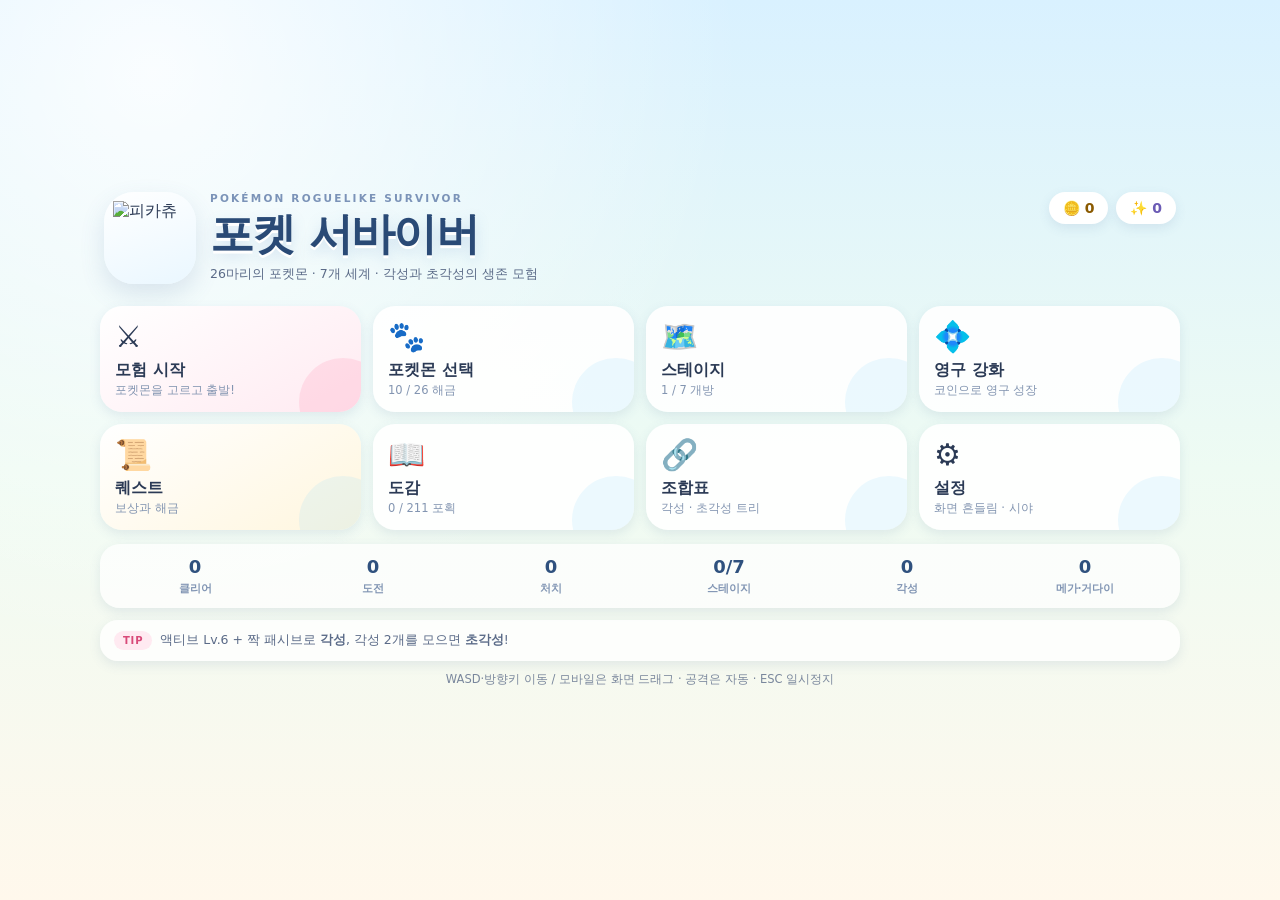
==== commit 0dfd7ccc: "Massive expansion: 26 Pokemon, quest-based evolution, mega/Gmax, super awakening, 7 themed stages, e" ====
--- a/index.html
+++ b/index.html
@@ -3,9 +3,9 @@
 <head>
 <meta charset="utf-8">
 <meta name="viewport" content="width=device-width,initial-scale=1,maximum-scale=1,user-scalable=no,viewport-fit=cover">
-<meta name="theme-color" content="#0b1020">
+<meta name="theme-color" content="#bfe6ff">
 <title>포켓 서바이버 · Poke Survivor</title>
-<link rel="stylesheet" href="styles.css?v=20">
+<link rel="stylesheet" href="styles.css?v=21">
 <link rel="icon" href="data:image/svg+xml,<svg xmlns='http://www.w3.org/2000/svg' viewBox='0 0 100 100'><circle cx='50' cy='50' r='46' fill='%23fff' stroke='%230b1020' stroke-width='8'/><path d='M4 50h92' stroke='%230b1020' stroke-width='10'/><circle cx='50' cy='50' r='15' fill='%23ef4444' stroke='%230b1020' stroke-width='6'/></svg>">
 </head>
 <body>
@@ -36,6 +36,7 @@
     <div class="bar boss"><i id="bossFill"></i></div>
   </div>
   <div class="weapon-row" id="weaponRow"></div>
+  <div id="questHud" class="quest-hud"></div>
   <div class="xp-wrap"><div class="xp-bar"><i id="xpBar"></i></div><span id="xpText">0%</span></div>
 </div>
 
@@ -47,7 +48,7 @@
   <div class="lu-head">
     <div class="lu-kicker">LEVEL UP!</div>
     <h2>기술을 선택하세요</h2>
-    <p>액티브 만렙 + 짝 패시브로 <b style="color:#fbbf24">각성 기술</b>을 해금하세요</p>
+    <p>액티브 만렙 + 짝 패시브로 <b>각성</b> · 각성 2개를 모으면 <b>초각성</b></p>
   </div>
   <div id="cardList" class="card-list"></div>
 </div>
@@ -88,10 +89,13 @@
 
     <div class="pause-tab" id="tab-pause">
       <div id="runSummary"></div>
+      <div id="pauseQuest" class="pause-quest"></div>
       <button class="btn primary" id="resumeBtn">계속하기</button>
       <div class="pause-settings">
         <button class="btn ghost" id="soundBtn">효과음: 켜짐</button>
         <button class="btn ghost" id="cryBtn">울음소리: 켜짐</button>
+        <button class="btn ghost" id="shakeBtn">화면 흔들림: ON</button>
+        <button class="btn ghost" id="viewBtn">시야: 넓게</button>
       </div>
       <button class="btn danger" id="quitBtn">로비로 나가기</button>
       <p class="tiny">나가면 이번 판 보상은 사라져요</p>
@@ -123,6 +127,6 @@
   <div class="pokeball"></div>
   <div class="loading-text">포켓몬을 불러오는 중…<span id="loadPct">0%</span></div>
 </div>
-<script type="module" src="src/main.js?v=20"></script>
+<script type="module" src="src/main.js?v=21"></script>
 </body>
 </html>
--- a/styles.css
+++ b/styles.css
@@ -1,471 +1,560 @@
-:root{
-  --bg:#070b14; --bg2:#0d1424; --panel:rgba(18,26,43,.88); --line:rgba(255,255,255,.10);
-  --txt:#eef2ff; --muted:#94a3b8; --red:#ef4444; --blue:#3b82f6; --gold:#fbbf24;
-  --green:#34d399; --purple:#a78bfa;
-}
-*{box-sizing:border-box;-webkit-tap-highlight-color:transparent}
-html,body{height:100%;margin:0;background:var(--bg);color:var(--txt);
-  font-family:"Pretendard",system-ui,-apple-system,"Apple SD Gothic Neo","Malgun Gothic",sans-serif;
-  overflow:hidden;overscroll-behavior:none;user-select:none;-webkit-user-select:none}
-canvas#cv{position:fixed;inset:0;width:100%;height:100%;display:block;background:#070b14;touch-action:none}
-.hidden{display:none!important}
-img{image-rendering:pixelated;image-rendering:-moz-crisp-edges}
-button{font-family:inherit;cursor:pointer;border:0;color:inherit}
-
-/* ---------- 공통 버튼 ---------- */
-.btn{border-radius:14px;padding:13px 20px;font-weight:800;font-size:15px;letter-spacing:.2px;
-  background:linear-gradient(180deg,#334155,#1e293b);border:1px solid rgba(255,255,255,.14);
-  transition:transform .12s ease,filter .12s ease,box-shadow .12s;display:inline-flex;align-items:center;justify-content:center;gap:8px}
-.btn:hover{filter:brightness(1.15);transform:translateY(-1px)}
-.btn:active{transform:translateY(1px) scale(.99)}
-.btn.primary{background:linear-gradient(180deg,#ef4444,#b91c1c);box-shadow:0 8px 24px rgba(239,68,68,.35),inset 0 1px 0 rgba(255,255,255,.25)}
-.btn.blue{background:linear-gradient(180deg,#3b82f6,#1d4ed8);box-shadow:0 8px 24px rgba(59,130,246,.3)}
-.btn.gold{background:linear-gradient(180deg,#fbbf24,#d97706);color:#231a02;box-shadow:0 8px 24px rgba(251,191,36,.3)}
-.btn.ghost{background:rgba(255,255,255,.06);border:1px solid var(--line)}
-.btn.danger{background:rgba(239,68,68,.15);border:1px solid rgba(239,68,68,.4);color:#fca5a5}
-.btn.sm{padding:9px 13px;font-size:13px;border-radius:11px}
-.btn:disabled{opacity:.45;cursor:not-allowed;transform:none}
-.icon-btn{width:42px;height:42px;border-radius:12px;background:rgba(255,255,255,.08);border:1px solid var(--line);
-  color:#fff;font-size:13px;font-weight:900;display:flex;align-items:center;justify-content:center;gap:4px;backdrop-filter:blur(8px)}
-.icon-btn .pbar{display:block;width:4px;height:14px;border-radius:1.5px;background:#fff}
-.icon-btn:hover{background:rgba(255,255,255,.16)}
-
-/* ---------- 공통 화면 ---------- */
-.screen{position:fixed;inset:0;z-index:20;overflow-y:auto;overflow-x:hidden;
-  background:radial-gradient(1200px 700px at 50% -10%,#16233d 0%,#070b14 60%);
-  padding:max(18px,env(safe-area-inset-top)) 18px max(24px,env(safe-area-inset-bottom));
-  animation:fadeIn .22s ease}
-@keyframes fadeIn{from{opacity:0}to{opacity:1}}
-.screen::before{content:"";position:fixed;inset:0;pointer-events:none;
-  background:radial-gradient(900px 500px at 20% 110%,rgba(59,130,246,.12),transparent 70%),
-             radial-gradient(700px 400px at 90% 10%,rgba(239,68,68,.10),transparent 70%)}
-.wrap{position:relative;max-width:1180px;margin:0 auto}
-.topbar{display:flex;align-items:center;justify-content:space-between;gap:12px;margin-bottom:18px}
-.topbar h1{font-size:20px;margin:0;letter-spacing:-.3px;display:flex;align-items:center;gap:9px}
-.topbar .spacer{flex:1}
-.pill{background:rgba(255,255,255,.07);border:1px solid var(--line);border-radius:999px;padding:7px 13px;
-  font-size:13px;font-weight:700;display:inline-flex;align-items:center;gap:6px}
-.pill b{color:var(--gold)}
-
-/* ---------- 타이틀 ---------- */
-.title-screen{display:flex;flex-direction:column;align-items:center;justify-content:center;min-height:100%;text-align:center;padding-top:10px}
-.logo-badge{font-size:12px;letter-spacing:4px;color:#fca5a5;font-weight:800;margin-bottom:8px;text-transform:uppercase}
-.logo{font-size:clamp(38px,7vw,74px);font-weight:900;line-height:.95;letter-spacing:-3px;
-  background:linear-gradient(180deg,#fff 10%,#fca5a5 55%,#ef4444 100%);
-  -webkit-background-clip:text;background-clip:text;color:transparent;
-  filter:drop-shadow(0 10px 30px rgba(239,68,68,.35));margin:0 0 6px}
-.logo small{display:block;font-size:clamp(13px,2vw,18px);letter-spacing:6px;color:#94a3b8;
-  -webkit-text-fill-color:#94a3b8;font-weight:700;margin-top:10px}
-.tagline{color:#a5b4fc;font-size:15px;margin:14px 0 26px;font-weight:600;line-height:1.7}
-.title-menu{display:flex;flex-direction:column;gap:11px;width:min(330px,90vw)}
-.title-menu .btn{padding:16px;font-size:17px;border-radius:16px;justify-content:space-between;padding-left:22px;padding-right:18px}
-.title-menu .btn span.sub{font-size:12px;font-weight:600;opacity:.75}
-.title-stats{display:grid;grid-template-columns:repeat(3,1fr);gap:9px;margin-top:24px;max-width:400px;width:100%}
-.title-stats .stat{background:rgba(255,255,255,.045);border:1px solid var(--line);border-radius:14px;
-  padding:10px 8px;text-align:center}
-.title-stats .stat b{display:block;font-size:19px;color:#fff}
-.title-stats .stat span{font-size:11px;color:var(--muted);letter-spacing:.4px}
-.ball-anim{width:88px;height:88px;margin-bottom:18px;position:relative;animation:float 3.2s ease-in-out infinite}
-@keyframes float{0%,100%{transform:translateY(0) rotate(-6deg)}50%{transform:translateY(-12px) rotate(6deg)}}
-.pokeball{width:88px;height:88px;border-radius:50%;position:relative;
-  background:linear-gradient(180deg,#ef4444 0 47%,#0b1020 47% 53%,#f8fafc 53% 100%);
-  border:4px solid #0b1020;box-shadow:0 14px 40px rgba(239,68,68,.35),inset 0 0 0 3px rgba(255,255,255,.35)}
-.pokeball::after{content:"";position:absolute;inset:50% auto auto 50%;transform:translate(-50%,-50%);
-  width:30px;height:30px;border-radius:50%;background:#f8fafc;border:4px solid #0b1020;
-  box-shadow:inset 0 0 0 2px #ef4444}
-
-/* ---------- 선택 화면 ---------- */
-.stage-row{display:flex;gap:10px;margin-bottom:18px;overflow-x:auto;padding-bottom:4px;scrollbar-width:none}
-.stage-row::-webkit-scrollbar{display:none}
-.stage-card{flex:1 1 0;min-width:190px;border-radius:16px;padding:14px;background:var(--panel);
-  border:1px solid var(--line);text-align:left;transition:.15s;position:relative;overflow:hidden}
-.stage-card:hover{border-color:rgba(255,255,255,.3);transform:translateY(-2px)}
-.stage-card.on{border-color:#ef4444;box-shadow:0 0 0 1px #ef4444,0 10px 30px rgba(239,68,68,.25);background:rgba(38,22,32,.9)}
-.stage-card .sc-name{font-weight:900;font-size:15px;margin-bottom:3px;display:flex;align-items:center;gap:6px}
-.stage-card .sc-sub{font-size:11.5px;color:var(--muted);line-height:1.45}
-.stage-card .sc-diff{margin-top:8px;font-size:11px;color:#fca5a5;letter-spacing:2px}
-.stage-card .clear-badge{position:absolute;top:9px;right:10px;font-size:10px;font-weight:900;color:#34d399;
-  border:1px solid rgba(52,211,153,.4);border-radius:6px;padding:2px 5px}
-.char-grid{display:grid;grid-template-columns:repeat(auto-fill,minmax(112px,1fr));gap:10px}
-.char-card{background:var(--panel);border:1px solid var(--line);border-radius:16px;padding:10px 8px 9px;
-  display:flex;flex-direction:column;align-items:center;gap:3px;transition:.15s;position:relative;overflow:hidden}
-.char-card:hover{transform:translateY(-3px);border-color:rgba(255,255,255,.28)}
-.char-card.on{border-color:#ef4444;background:rgba(52,20,28,.9);box-shadow:0 0 0 1px rgba(239,68,68,.7),0 12px 30px rgba(239,68,68,.22)}
-.char-card.locked{opacity:.9}
-.char-card.locked img{filter:brightness(.35) grayscale(.7) drop-shadow(0 4px 6px rgba(0,0,0,.5))}
-.char-card img{width:70px;height:70px;object-fit:contain;filter:drop-shadow(0 6px 8px rgba(0,0,0,.5))}
-.char-card .cc-name{font-size:12.5px;font-weight:800}
-.char-card .cc-rank{font-size:9.5px;color:var(--muted);letter-spacing:.6px}
-.char-card .cc-rank.legend{color:#fbbf24}
-.char-card .cc-rank.myth{color:#c084fc}
-.char-card .cc-lock{display:none}
-.char-card .shiny-dot{position:absolute;top:7px;right:8px;color:#fde68a;font-size:12px}
-.select-bottom{display:grid;grid-template-columns:1.15fr .85fr;gap:14px;margin-top:18px}
-@media(max-width:820px){.select-bottom{grid-template-columns:1fr}}
-.preview{background:linear-gradient(160deg,rgba(30,41,59,.9),rgba(15,23,42,.9));border:1px solid var(--line);
-  border-radius:18px;padding:16px;display:flex;gap:16px;align-items:center;position:relative;min-height:196px}
-.preview .big{width:132px;height:132px;object-fit:contain;flex:none;filter:drop-shadow(0 10px 20px rgba(0,0,0,.6));
-  animation:float 4s ease-in-out infinite}
-.preview .p-info{flex:1;min-width:0}
-.preview h3{margin:0 0 2px;font-size:20px}
-.preview .types{display:flex;gap:5px;margin-bottom:8px}
-.type-chip{font-size:10px;font-weight:800;padding:3px 8px;border-radius:999px;color:#08111f}
-.preview .p-desc{font-size:12px;color:var(--muted);line-height:1.6;margin:0 0 8px}
-.preview .sig{font-size:12px;background:rgba(255,255,255,.06);border-left:3px solid #a78bfa;border-radius:6px;padding:7px 9px;line-height:1.5}
-.preview .sig b{color:#c4b5fd}
-.preview .chain{display:flex;align-items:center;gap:5px;margin-top:10px;font-size:10.5px;color:var(--muted);flex-wrap:wrap;max-width:100%}
-.preview .chain img{width:42px;height:42px;opacity:.95;background:rgba(255,255,255,.05);border-radius:9px;padding:2px}
-.start-panel{background:var(--panel);border:1px solid var(--line);border-radius:18px;padding:16px;display:flex;flex-direction:column;gap:10px;justify-content:center}
-.start-panel .row{display:flex;justify-content:space-between;font-size:12.5px;color:var(--muted)}
-.start-panel .row b{color:#fff}
-.shiny-toggle{display:flex;align-items:center;gap:8px;background:rgba(253,230,138,.08);border:1px solid rgba(253,230,138,.25);
-  border-radius:11px;padding:9px 11px;font-size:12px;font-weight:700;color:#fde68a;cursor:pointer}
-.shiny-toggle.off{opacity:.45;filter:grayscale(1);cursor:not-allowed}
-.shiny-toggle input{accent-color:#fbbf24;width:16px;height:16px}
-
-/* ---------- 상점 ---------- */
-.shop-grid{display:grid;grid-template-columns:repeat(auto-fill,minmax(255px,1fr));gap:10px}
-.up-card{background:var(--panel);border:1px solid var(--line);border-radius:15px;padding:13px;display:flex;gap:11px;align-items:center}
-.up-card .ico{width:42px;height:42px;border-radius:11px;background:rgba(255,255,255,.07);display:grid;place-items:center;font-size:20px;flex:none}
-.up-card .body{flex:1;min-width:0}
-.up-card .nm{font-size:13.5px;font-weight:800;display:flex;justify-content:space-between;align-items:center}
-.up-card .nm em{font-style:normal;font-size:11px;color:#94a3b8;font-weight:700}
-.up-card .ds{font-size:11px;color:var(--muted);margin-top:2px}
-.pips{display:flex;gap:2px;margin-top:6px;flex-wrap:wrap}
-.pips i{width:9px;height:5px;border-radius:2px;background:rgba(255,255,255,.14)}
-.pips i.on{background:linear-gradient(90deg,#fbbf24,#f59e0b);box-shadow:0 0 6px rgba(251,191,36,.6)}
-.up-card .buy{flex:none}
-.unlock-grid{display:grid;grid-template-columns:repeat(auto-fill,minmax(140px,1fr));gap:10px}
-.unlock-card{background:var(--panel);border:1px solid var(--line);border-radius:15px;padding:11px;text-align:center;position:relative}
-.unlock-card img{width:74px;height:74px;object-fit:contain}
-.unlock-card .un{font-size:12.5px;font-weight:800;margin-top:2px}
-.unlock-card .cost{font-size:11.5px;color:var(--gold);margin:6px 0}
-.unlock-card.owned{border-color:rgba(52,211,153,.4);background:rgba(16,44,34,.6)}
-.unlock-card .owned-tag{color:#34d399;font-size:11.5px;font-weight:800}
-.section-title{display:flex;align-items:center;gap:9px;margin:26px 0 12px;font-size:15px;font-weight:900}
-.section-title::after{content:"";flex:1;height:1px;background:var(--line)}
-.section-title .cnt{font-size:11px;color:var(--muted);font-weight:700}
-
-/* ---------- 도감 ---------- */
-.dex-grid{display:grid;grid-template-columns:repeat(auto-fill,minmax(96px,1fr));gap:8px}
-.dex-cell{background:rgba(18,26,43,.8);border:1px solid var(--line);border-radius:13px;padding:8px 5px;text-align:center;position:relative}
-.dex-cell img{width:58px;height:58px;object-fit:contain}
-.dex-cell .dn{font-size:11px;font-weight:700;margin-top:2px;white-space:nowrap;overflow:hidden;text-overflow:ellipsis}
-.dex-cell .did{position:absolute;top:5px;left:7px;font-size:9px;color:#64748b;font-weight:800}
-.dex-cell.unseen{opacity:.45}
-.dex-cell.unseen img{filter:brightness(0) opacity(.35)}
-.dex-cell.caught{border-color:rgba(52,211,153,.32)}
-
-/* ---------- HUD ---------- */
-#hud{position:fixed;inset:0;z-index:10;pointer-events:none;padding:max(8px,env(safe-area-inset-top)) 12px 10px;display:flex;flex-direction:column;gap:6px}
-.hud-top{display:flex;align-items:flex-start;gap:10px}
-.hud-left{display:flex;align-items:center;gap:9px;background:rgba(9,14,25,.62);backdrop-filter:blur(10px);
-  border:1px solid var(--line);border-radius:14px;padding:7px 11px 7px 7px;min-width:230px}
-.portrait{width:44px;height:44px;border-radius:11px;background:linear-gradient(160deg,#1e293b,#0f172a);display:grid;place-items:center;flex:none;border:1px solid rgba(255,255,255,.12)}
-.portrait img{width:40px;height:40px;object-fit:contain}
-.hud-bars{flex:1;min-width:0}
-.hud-line{display:flex;justify-content:space-between;align-items:center;font-size:11.5px;font-weight:800;margin-bottom:3px}
-.hud-line .lvl{color:#fbbf24;font-size:11px}
-.bar{position:relative;height:13px;border-radius:7px;background:rgba(0,0,0,.55);overflow:hidden;border:1px solid rgba(255,255,255,.14)}
-.bar i{position:absolute;inset:0 auto 0 0;width:100%;border-radius:6px;transition:width .16s ease}
-.bar.hp i{background:linear-gradient(180deg,#4ade80,#16a34a)}
-.bar.hp i.low{background:linear-gradient(180deg,#f87171,#dc2626)}
-.bar span{position:absolute;inset:0;display:grid;place-items:center;font-size:9px;font-weight:800;color:#fff;text-shadow:0 1px 2px #000}
-.bar.boss{height:11px}
-.bar.boss i{background:linear-gradient(180deg,#f472b6,#be185d)}
-.hud-center{flex:1;text-align:center;display:flex;flex-direction:column;align-items:center;gap:1px}
-.timer{font-size:clamp(20px,3.2vw,30px);font-weight:900;letter-spacing:1px;text-shadow:0 3px 12px rgba(0,0,0,.7);font-variant-numeric:tabular-nums}
-.stage-tag{font-size:10.5px;color:#cbd5e1;font-weight:700;background:rgba(9,14,25,.55);padding:2px 9px;border-radius:999px;border:1px solid var(--line)}
-.hud-right{display:flex;align-items:center;gap:7px;pointer-events:auto}
-.stat-chip{background:rgba(9,14,25,.62);backdrop-filter:blur(10px);border:1px solid var(--line);border-radius:11px;padding:5px 10px;text-align:center;min-width:56px}
-.stat-chip b{display:block;font-size:14px;line-height:1.1;font-variant-numeric:tabular-nums}
-.stat-chip span{font-size:9px;color:var(--muted);letter-spacing:.5px}
-.stat-chip.gold b{color:#fbbf24}
-.boss-bar{position:relative;align-self:center;width:min(560px,72%);background:rgba(9,14,25,.7);border:1px solid rgba(244,114,182,.35);
-  border-radius:11px;padding:7px 11px;backdrop-filter:blur(8px)}
-.boss-name{display:flex;justify-content:space-between;font-size:11px;font-weight:800;margin-bottom:4px;color:#fbcfe8}
-.boss-name span{color:#94a3b8;font-weight:600}
-.weapon-row{position:fixed;left:12px;bottom:calc(30px + env(safe-area-inset-bottom));display:flex;gap:5px;flex-wrap:wrap;max-width:46vw}
-.wp{width:34px;height:34px;border-radius:9px;background:rgba(9,14,25,.66);border:1px solid var(--line);display:grid;place-items:center;
-  font-size:16px;position:relative;backdrop-filter:blur(6px)}
-.wp b{position:absolute;right:-2px;bottom:-3px;font-size:9px;background:#0b1020;border:1px solid var(--line);border-radius:5px;padding:0 3px;color:#fbbf24}
-.wp.awake{border-color:#fbbf24;box-shadow:0 0 10px rgba(251,191,36,.5)}
-.xp-wrap{position:fixed;left:0;right:0;bottom:0;height:16px;display:flex;align-items:center;gap:6px;padding:0 12px 0 0;pointer-events:none}
-.xp-bar{flex:1;height:9px;background:rgba(0,0,0,.6);overflow:hidden;border-top:1px solid rgba(255,255,255,.1)}
-.xp-bar i{display:block;height:100%;width:0;background:linear-gradient(90deg,#3b82f6,#60a5fa,#93c5fd);box-shadow:0 0 12px rgba(96,165,250,.7);transition:width .12s}
-#xpText{font-size:9px;color:#93c5fd;font-weight:800;min-width:30px;text-align:right}
-
-/* ---------- 오버레이 ---------- */
-.overlay{position:fixed;inset:0;z-index:40;display:flex;flex-direction:column;align-items:center;justify-content:center;
-  padding:20px;background:rgba(5,8,16,.82);backdrop-filter:blur(7px);animation:fadeIn .18s ease}
-.lu-head{text-align:center;margin-bottom:20px}
-.lu-kicker{font-size:11px;letter-spacing:4px;font-weight:900;color:#fbbf24;margin-bottom:6px}
-.lu-head h2{margin:0 0 5px;font-size:clamp(22px,4vw,32px);font-weight:900}
-.lu-head p{margin:0;color:var(--muted);font-size:13px}
-.card-list{display:flex;gap:12px;flex-wrap:wrap;justify-content:center;max-width:1000px;width:100%}
-.card{width:min(240px,88vw);background:linear-gradient(170deg,rgba(30,41,59,.96),rgba(12,18,31,.98));
-  border:1px solid rgba(255,255,255,.14);border-radius:18px;padding:16px;text-align:left;position:relative;
-  transition:.15s;overflow:hidden;animation:cardIn .22s ease backwards}
-.card:nth-child(2){animation-delay:.05s}.card:nth-child(3){animation-delay:.1s}.card:nth-child(4){animation-delay:.15s}
-@keyframes cardIn{from{opacity:0;transform:translateY(14px) scale(.96)}to{opacity:1;transform:none}}
-.card::before{content:"";position:absolute;inset:0 0 auto 0;height:3px;background:var(--cc,#60a5fa)}
-.card:hover{transform:translateY(-4px);border-color:var(--cc,#60a5fa);box-shadow:0 14px 40px rgba(0,0,0,.55)}
-.card .c-top{display:flex;align-items:center;gap:9px;margin-bottom:10px}
-.card .c-icon{width:44px;height:44px;border-radius:12px;background:rgba(255,255,255,.07);display:grid;place-items:center;font-size:22px;border:1px solid rgba(255,255,255,.1)}
-.card .c-name{font-size:16px;font-weight:900;line-height:1.15}
-.card .c-kind{font-size:10.5px;color:var(--muted);font-weight:700;letter-spacing:.5px}
-.card .c-desc{font-size:12px;color:#cbd5e1;line-height:1.6;min-height:56px}
-.card .c-foot{display:flex;justify-content:space-between;align-items:center;margin-top:12px}
-.card .lvchip{font-size:10.5px;font-weight:900;padding:3px 8px;border-radius:7px;background:rgba(255,255,255,.09);color:#e2e8f0}
-.card .newchip{font-size:9.5px;font-weight:900;color:#0b1020;background:#fbbf24;padding:3px 7px;border-radius:6px;letter-spacing:.5px}
-.card .awake{font-size:9.5px;font-weight:900;color:#fed7aa;background:rgba(251,146,60,.25);border:1px solid rgba(251,146,60,.5);padding:3px 7px;border-radius:6px}
-.evo{background:radial-gradient(700px 500px at 50% 50%,rgba(251,191,36,.16),rgba(5,8,16,.94) 70%)}
-.evo-inner{text-align:center;max-width:520px}
-.evo-kicker{font-size:12px;letter-spacing:6px;font-weight:900;color:#fbbf24;margin-bottom:18px}
-.evo-sprites{display:flex;align-items:center;justify-content:center;gap:10px;margin-bottom:12px}
-.evo-sprites img{width:min(38vw,180px);height:min(38vw,180px);object-fit:contain;filter:drop-shadow(0 14px 30px rgba(0,0,0,.65))}
-.evo-to{animation:pop .6s cubic-bezier(.2,1.6,.4,1);filter:drop-shadow(0 0 30px rgba(253,230,138,.85))!important}
-.evo-arrow{font-size:26px;color:#fbbf24;animation:pulse 1s infinite}
-@keyframes pop{0%{transform:scale(.2) rotate(-20deg);opacity:0}70%{transform:scale(1.1) rotate(4deg)}100%{transform:scale(1);opacity:1}}
-@keyframes pulse{0%,100%{opacity:.4;transform:translateX(0)}50%{opacity:1;transform:translateX(4px)}}
-.evo h2{font-size:clamp(26px,5vw,38px);margin:6px 0;font-weight:900;color:#fef3c7;text-shadow:0 0 30px rgba(251,191,36,.6)}
-.evo p{color:#cbd5e1;font-size:14px;margin:0 0 22px;line-height:1.6}
-.branch-list{display:flex;gap:12px;flex-wrap:wrap;justify-content:center}
-.branch{width:min(160px,30vw);background:linear-gradient(170deg,rgba(30,41,59,.95),rgba(12,18,31,.98));
-  border:1px solid rgba(255,255,255,.14);border-radius:16px;padding:12px;text-align:center;transition:.15s}
-.branch:hover{transform:translateY(-4px);border-color:#fbbf24;box-shadow:0 12px 30px rgba(251,191,36,.2)}
-.branch img{width:76px;height:76px;object-fit:contain}
-.branch b{display:block;font-size:14px;margin-top:4px}
-.branch small{font-size:10.5px;color:var(--muted);display:block;margin-top:2px;line-height:1.4}
-.panel{background:linear-gradient(170deg,rgba(30,41,59,.96),rgba(12,18,31,.98));border:1px solid var(--line);border-radius:20px;padding:26px;width:min(400px,92vw)}
-.pause-panel{display:flex;flex-direction:column;gap:9px;text-align:center}
-.pause-panel h2{margin:0 0 8px}
-.tiny{font-size:11px;color:#64748b;margin:4px 0 0}
-
-/* ---------- 결과 ---------- */
-.result-card{width:min(560px,94vw);background:linear-gradient(170deg,rgba(30,41,59,.97),rgba(10,15,26,.99));
-  border:1px solid var(--line);border-radius:24px;padding:24px;text-align:center;position:relative;overflow:hidden}
-.result-card.win{border-color:rgba(251,191,36,.45);box-shadow:0 0 80px rgba(251,191,36,.18)}
-.result-card.lose{border-color:rgba(239,68,68,.4);box-shadow:0 0 80px rgba(239,68,68,.15)}
-.res-kicker{font-size:11px;letter-spacing:5px;font-weight:900;margin-bottom:6px}
-.result-card.win .res-kicker{color:#fbbf24}
-.result-card.lose .res-kicker{color:#f87171}
-.result-card h2{font-size:clamp(26px,5vw,38px);margin:0 0 4px;font-weight:900}
-.result-card .res-sub{color:var(--muted);font-size:13px;margin-bottom:18px}
-.res-hero{width:110px;height:110px;object-fit:contain;margin:2px auto 6px;display:block;filter:drop-shadow(0 12px 26px rgba(0,0,0,.6))}
-.res-grid{display:grid;grid-template-columns:repeat(3,1fr);gap:8px;margin:16px 0}
-.res-grid .rg{background:rgba(255,255,255,.05);border:1px solid var(--line);border-radius:12px;padding:9px 4px}
-.res-grid .rg b{display:block;font-size:17px}
-.res-grid .rg span{font-size:10px;color:var(--muted)}
-.reward{display:flex;justify-content:center;gap:22px;background:rgba(251,191,36,.08);border:1px solid rgba(251,191,36,.25);
-  border-radius:14px;padding:13px;margin-bottom:16px}
-.reward div{text-align:center}
-.reward b{display:block;font-size:20px;color:#fbbf24}
-.reward span{font-size:10.5px;color:#d6bf8a}
-.res-actions{display:flex;gap:9px;flex-direction:column}
-
-/* ---------- 토스트 ---------- */
-#toastRoot{position:fixed;left:50%;top:14%;transform:translateX(-50%);z-index:60;display:flex;flex-direction:column;gap:7px;align-items:center;pointer-events:none}
-.toast{background:rgba(12,18,31,.94);border:1px solid var(--line);border-radius:11px;padding:9px 16px;font-size:12.5px;font-weight:700;
-  animation:toastIn .2s ease,toastOut .3s ease 2s forwards;box-shadow:0 8px 24px rgba(0,0,0,.5);white-space:nowrap}
-.toast.good{border-color:rgba(52,211,153,.45);color:#a7f3d0}
-.toast.bad{border-color:rgba(248,113,113,.45);color:#fecaca}
-@keyframes toastIn{from{opacity:0;transform:translateY(-10px)}to{opacity:1;transform:none}}
-@keyframes toastOut{to{opacity:0;transform:translateY(-8px)}}
-
-/* ---------- 로딩 ---------- */
-.loading{position:fixed;inset:0;z-index:80;background:#070b14;display:flex;flex-direction:column;align-items:center;justify-content:center;gap:22px}
-.loading .pokeball{animation:spin 1.1s linear infinite}
-@keyframes spin{to{transform:rotate(360deg)}}
-.loading-text{font-size:13px;color:#94a3b8;font-weight:700;display:flex;gap:8px}
-.loading-text span{color:#fbbf24}
-
-/* ---------- 모바일 ---------- */
-@media(max-width:700px){
-  .topbar{flex-wrap:wrap;gap:7px;margin-bottom:12px}
-  .topbar h1{font-size:17px}
-  .pill{padding:5px 10px;font-size:11.5px}
-  .stage-row{display:grid;grid-template-columns:repeat(3,1fr);gap:6px;overflow:visible}
-  .stage-card{min-width:0;padding:9px 8px}
-  .stage-card .sc-sub{display:none}
-  .stage-card .sc-name{font-size:12.5px;margin-bottom:2px}
-  .stage-card .sc-diff{font-size:9px;letter-spacing:1px;margin-top:4px}
-  .stage-card .clear-badge{position:static;display:inline-block;margin-bottom:3px;font-size:8.5px;padding:1px 4px}
-  .hud-top{gap:5px}
-  .hud-left{flex:1;min-width:0;padding:5px 8px 5px 5px}
-  .hud-left .portrait{width:36px;height:36px}
-  .portrait img{width:32px;height:32px}
-  .hud-line{font-size:10px}
-  .hud-center{flex:0 0 auto;min-width:62px}
-  .timer{font-size:19px;letter-spacing:0}
-  .stage-tag{display:none}
-  .hud-right{gap:4px}
-  .stat-chip{min-width:34px;padding:3px 6px;display:flex;align-items:center;justify-content:center;gap:2px}
-  .stat-chip b{font-size:11.5px;display:inline}
-  .stat-chip span{display:none}
-  .stat-chip.kills::before{content:'☠';font-size:9px;opacity:.75}
-  .stat-chip.coins::before{content:'🪙';font-size:8px}
-  .icon-btn{width:34px;height:34px;border-radius:10px}
-  .weapon-row{max-width:60vw;bottom:calc(24px + env(safe-area-inset-bottom))}
-  .wp{width:29px;height:29px;font-size:13px}
-  .char-grid{grid-template-columns:repeat(auto-fill,minmax(92px,1fr))}
-  .char-card img{width:58px;height:58px}
-  .preview .big{width:88px;height:88px}
-  .card{width:min(240px,44vw);padding:13px}
-  .card .c-desc{font-size:11px;min-height:48px}
-  .overlay{padding:12px;justify-content:center}
-  .lu-head{margin-bottom:12px}
-  .title-screen{justify-content:center}
-}
-  @media(max-width:700px){
-  .card-list{flex-direction:column;align-items:center;gap:9px;max-height:72vh;overflow-y:auto;padding:2px}
-  .card{width:min(340px,90vw);padding:12px 14px}
-  .card .c-desc{min-height:0;font-size:11.5px}
-  .lu-head{margin-bottom:10px}
-}
-@media(max-height:560px) and (orientation:landscape){
-  .lu-head{display:none}
-  .evo-sprites img{width:120px;height:120px}
-  .evo h2{font-size:22px}
-  .evo p{margin-bottom:12px}
-}
-
-/* ================= v20: 스킬 조합 · 미니맵 · 캐릭터 특성 ================= */
-/* 캐릭터 미리보기 칩 */
-.p-meta{display:flex;gap:8px;align-items:flex-start;margin-top:7px}
-.p-meta .meta-label{flex:none;width:58px;font-size:10px;color:#7c8aa5;font-weight:800;letter-spacing:.3px;padding-top:3px}
-.p-meta .chips{display:flex;flex-wrap:wrap;gap:4px;min-width:0}
-.aff-chip{font-size:10px;font-weight:800;color:#bfdbfe;background:rgba(59,130,246,.16);border:1px solid rgba(96,165,250,.35);border-radius:999px;padding:2px 7px;white-space:nowrap}
-.mastery-chip{font-size:10px;font-weight:800;color:#0b1020;background:var(--mc,#94a3b8);border-radius:999px;padding:2px 7px;white-space:nowrap}
-.wb-chip{font-size:10px;font-weight:800;color:#fde68a;background:rgba(251,191,36,.12);border:1px solid rgba(251,191,36,.3);border-radius:999px;padding:2px 7px;white-space:nowrap}
-.trait-line{font-size:11px;color:#c4b5fd;margin:8px 0 0;line-height:1.5}
-.preview .p-info{max-height:none}
-
-/* 무기 HUD — 각성/준비 상태 */
-.wp.ready{border-color:#fbbf24;box-shadow:0 0 12px rgba(251,191,36,.75);animation:readyPulse 1s ease-in-out infinite}
-.wp.awake{background:linear-gradient(180deg,rgba(251,191,36,.3),rgba(9,14,25,.8))}
-.wp.awake b{color:#fde68a}
-@keyframes readyPulse{0%,100%{box-shadow:0 0 6px rgba(251,191,36,.5)}50%{box-shadow:0 0 16px rgba(251,191,36,.95)}}
-
-/* 레벨업 카드 — 조합 힌트 / 각성 카드 */
-.card{display:flex;flex-direction:column}
-.card .c-top>div:last-child{min-width:0}
-.card .c-name{white-space:nowrap;overflow:hidden;text-overflow:ellipsis}
-.card .c-combo{font-size:10.5px;line-height:1.45;color:#a8b6cc;background:rgba(255,255,255,.05);border:1px solid rgba(255,255,255,.08);border-radius:8px;padding:5px 8px;margin-top:auto}
-.card .c-combo.ready{color:#fde68a;background:rgba(251,191,36,.13);border-color:rgba(251,191,36,.4);font-weight:700}
-.card .c-combo b{color:#fde68a}
-.card .c-formula{font-size:10px;font-weight:800;color:#fcd34d;background:rgba(251,191,36,.10);border:1px dashed rgba(251,191,36,.4);border-radius:8px;padding:5px 7px;margin-bottom:8px;line-height:1.5}
-.card .c-formula b{color:#fff}
-.card.card-awake{border-color:rgba(251,191,36,.65);background:linear-gradient(170deg,rgba(66,46,14,.97),rgba(20,14,8,.99));box-shadow:0 0 0 1px rgba(251,191,36,.35),0 16px 46px rgba(251,191,36,.22);animation:awakeGlow 1.8s ease-in-out infinite}
-.card.card-awake::before{height:4px;background:linear-gradient(90deg,#fbbf24,#fff3c4,#fbbf24)}
-.card.card-awake .c-icon{background:radial-gradient(circle,rgba(251,191,36,.35),rgba(251,191,36,.05));border-color:rgba(251,191,36,.55);box-shadow:0 0 18px rgba(251,191,36,.4)}
-@keyframes awakeGlow{0%,100%{box-shadow:0 0 0 1px rgba(251,191,36,.35),0 12px 34px rgba(251,191,36,.16)}50%{box-shadow:0 0 0 1px rgba(251,191,36,.7),0 18px 52px rgba(251,191,36,.4)}}
-.awakechip{font-size:9.5px;font-weight:900;color:#231a02;background:linear-gradient(180deg,#fde68a,#fbbf24);padding:3px 8px;border-radius:6px;letter-spacing:.3px}
-.aff-star{color:#fbbf24;font-size:13px}
-
-/* 일시정지 패널 — 탭 */
-.pause-panel{width:min(460px,94vw);max-height:92vh;overflow-y:auto;gap:0;text-align:left}
-.pause-panel.wide{width:min(640px,96vw)}
-.pause-tabs{display:flex;gap:4px;background:rgba(255,255,255,.05);border:1px solid var(--line);padding:4px;border-radius:13px;margin-bottom:14px}
-.pause-tabs button{flex:1;padding:9px 4px;border-radius:9px;background:transparent;color:#94a3b8;font-weight:800;font-size:12px;transition:.15s}
-.pause-tabs button:hover{color:#e2e8f0}
-.pause-tabs button.on{background:linear-gradient(180deg,#334155,#1e293b);color:#fff;box-shadow:0 4px 14px rgba(0,0,0,.35)}
-.pause-tab{display:flex;flex-direction:column;gap:9px}
-.pause-tab h2{margin:0 0 4px;font-size:17px;text-align:center}
-.pause-tab .btn{width:100%}
-.pause-settings{display:flex;gap:8px}
-.pause-settings .btn{flex:1;font-size:12px;padding:10px 6px}
-.pause-tab .tiny{text-align:center}
-
-/* 런 요약 */
-#runSummary{background:rgba(255,255,255,.04);border:1px solid var(--line);border-radius:12px;padding:10px;display:flex;flex-direction:column;gap:7px}
-.sum-top{display:flex;justify-content:space-between;align-items:baseline;gap:8px;font-size:12px}
-.sum-top b{font-size:14px}
-.sum-top span{color:#94a3b8;font-size:11px}
-.sum-weapons{display:flex;flex-wrap:wrap;gap:4px}
-.sum-w{font-size:10.5px;font-weight:700;background:rgba(255,255,255,.06);border:1px solid var(--line);border-radius:7px;padding:3px 6px;display:inline-flex;gap:3px;align-items:center}
-.sum-w em{font-style:normal;color:#94a3b8;font-size:9.5px}
-.sum-w.on{color:#fde68a;border-color:rgba(251,191,36,.45);background:rgba(251,191,36,.1)}
-.sum-w.on em{color:#fbbf24}
-.sum-meta{font-size:10.5px;color:#94a3b8}
-
-/* 일시정지 미니맵 */
-.map-frame{position:relative;width:100%;aspect-ratio:1/1;max-height:56vh;background:rgba(6,10,20,.6);border:1px solid var(--line);border-radius:14px;overflow:hidden}
-#pauseMap{width:100%;height:100%;display:block}
-.map-legend{display:flex;flex-wrap:wrap;gap:4px 12px;justify-content:center;font-size:10.5px;color:#94a3b8}
-.map-legend span{display:inline-flex;align-items:center;gap:4px}
-.map-legend .dot{width:8px;height:8px;border-radius:50%;display:inline-block}
-.dot.player{background:#fff;box-shadow:0 0 0 2px rgba(147,197,253,.6)}
-.dot.boss{background:#ef4444}
-.dot.legend{background:#c4b5fd}
-.dot.chest{background:#fbbf24}
-.dot.item{background:#34d399}
-.dot.prop{background:rgba(255,255,255,.4)}
-.map-info{display:grid;grid-template-columns:repeat(3,1fr);gap:6px}
-.map-info .mi{background:rgba(255,255,255,.045);border:1px solid var(--line);border-radius:10px;padding:7px 4px;text-align:center}
-.map-info .mi b{display:block;font-size:13px;color:#e2e8f0}
-.map-info .mi span{font-size:9.5px;color:#94a3b8}
-
-/* 일시정지 조합표 */
-.combo-hintline{font-size:11px;color:#94a3b8;line-height:1.6;background:rgba(251,191,36,.07);border:1px solid rgba(251,191,36,.22);border-radius:10px;padding:8px 10px}
-.combo-hintline b{color:#fde68a}
-.combo-aff{font-size:10.5px;color:#bfdbfe;display:flex;flex-wrap:wrap;gap:4px;align-items:center}
-.combo-scroll{display:flex;flex-direction:column;gap:5px;max-height:46vh;overflow-y:auto;padding-right:2px}
-.combo-line{display:grid;grid-template-columns:26px 1fr 14px 26px 1fr 74px;align-items:center;gap:5px;background:rgba(255,255,255,.04);border:1px solid var(--line);border-radius:10px;padding:6px 7px;opacity:.55}
-.combo-line.grow,.combo-line.needpair,.combo-line.ready,.combo-line.awake{opacity:1}
-.combo-line.ready{border-color:rgba(251,191,36,.5);background:rgba(251,191,36,.1)}
-.combo-line.awake{border-color:rgba(251,191,36,.7);background:linear-gradient(90deg,rgba(251,191,36,.18),rgba(251,191,36,.04))}
-.cl-icon{width:24px;height:24px;border-radius:7px;display:grid;place-items:center;font-size:13px;background:rgba(255,255,255,.07);border:1px solid rgba(255,255,255,.12)}
-.cl-name{min-width:0}
-.cl-name b{display:block;font-size:10.5px;font-weight:800;white-space:nowrap;overflow:hidden;text-overflow:ellipsis}
-.cl-name small{display:block;font-size:9px;color:#8b98ad}
-.cl-plus{text-align:center;color:#64748b;font-weight:900;font-size:11px}
-.cl-state{font-size:8.5px;font-weight:900;text-align:center;padding:4px 2px;border-radius:6px;background:rgba(255,255,255,.06);color:#94a3b8;line-height:1.2}
-.cl-state.ready{background:#fbbf24;color:#231a02}
-.cl-state.awake{background:linear-gradient(180deg,#fde68a,#f59e0b);color:#231a02}
-.cl-state.needpair{background:rgba(248,113,113,.18);color:#fca5a5}
-.cl-state.grow{color:#93c5fd}
-
-/* 도감 조합표 */
-.combo-table{display:flex;flex-direction:column;gap:7px;margin-bottom:24px}
-.combo-table .combo-row{display:grid;grid-template-columns:34px 1.1fr 12px 34px .9fr 16px 1.2fr;gap:7px;align-items:center;background:var(--panel);border:1px solid var(--line);border-radius:12px;padding:8px 10px}
-.combo-table .ci{width:32px;height:32px;border-radius:9px;display:grid;place-items:center;font-size:16px;background:rgba(255,255,255,.06);border:1px solid var(--line);box-shadow:inset 0 0 0 1px var(--cc)}
-.combo-table .cb{min-width:0}
-.combo-table .cb b{display:block;font-size:11.5px;font-weight:800;white-space:nowrap;overflow:hidden;text-overflow:ellipsis}
-.combo-table .cb b em{font-style:normal;color:#fbbf24;font-size:9.5px;margin-left:4px}
-.combo-table .cb small{display:block;font-size:9.5px;color:#8b98ad;line-height:1.4;white-space:nowrap;overflow:hidden;text-overflow:ellipsis}
-.combo-table .plus{text-align:center;color:#64748b;font-weight:900}
-.combo-table .arrow{text-align:center;color:#fbbf24;font-weight:900}
-.awake-cell{background:rgba(251,191,36,.07);border:1px solid rgba(251,191,36,.28);border-radius:9px;padding:5px 7px;min-width:0}
-.awake-cell b{display:block;font-size:11px;color:#fde68a;white-space:nowrap;overflow:hidden;text-overflow:ellipsis}
-.awake-cell small{display:block;font-size:9px;color:#c9b48b;line-height:1.4;white-space:nowrap;overflow:hidden;text-overflow:ellipsis}
-
-/* 결과 — 기술 목록 */
-.res-weapons{display:flex;flex-wrap:wrap;gap:5px;justify-content:center;margin:0 0 14px}
-.res-weapons .rw{font-size:10.5px;font-weight:700;background:rgba(255,255,255,.06);border:1px solid var(--line);border-radius:8px;padding:4px 7px;display:inline-flex;gap:4px;align-items:center}
-.res-weapons .rw em{font-style:normal;color:#94a3b8;font-size:9px}
-.res-weapons .rw.on{color:#fde68a;border-color:rgba(251,191,36,.5);background:rgba(251,191,36,.12)}
-.res-weapons .rw.on em{color:#fbbf24}
-
-@media(max-width:700px){
-  .combo-table .combo-row{grid-template-columns:28px 1fr 10px 28px 1fr;grid-template-areas:"i1 n1 p i2 n2" "aw aw aw aw aw"}
-  .combo-table .ci{width:26px;height:26px;font-size:13px}
-  .combo-table .awake-cell{grid-column:1 / -1;margin-top:2px}
-  .combo-table .arrow{display:none}
-  .combo-table .combo-row> :nth-child(1){grid-area:i1}
-  .combo-table .combo-row> :nth-child(2){grid-area:n1}
-  .combo-table .combo-row> :nth-child(3){grid-area:p}
-  .combo-table .combo-row> :nth-child(4){grid-area:i2}
-  .combo-table .combo-row> :nth-child(5){grid-area:n2}
-  .combo-table .combo-row> :nth-child(7){grid-area:aw}
-  .pause-panel{width:min(430px,94vw);padding:16px}
-  .pause-panel.wide{width:96vw}
-  .pause-tabs button{font-size:10.5px;padding:8px 2px}
-  .map-info{grid-template-columns:repeat(3,1fr)}
-  .combo-line{grid-template-columns:24px 1fr 12px 24px 1fr 66px;gap:4px;padding:5px 6px}
-  .cl-name b{font-size:10px}
-  .cl-state{font-size:8px}
-  .p-meta .meta-label{width:52px;font-size:9px}
-  .preview{min-height:0}
-  .preview .p-info h3{font-size:17px}
-}
+/* ============================================================
+   POKE SURVIVOR — 밝고 산뜻한 파스텔 UI
+   ============================================================ */
+:root {
+  --ink: #2b3a55;
+  --ink-soft: #5b6b88;
+  --paper: #ffffff;
+  --paper-2: #f6fbff;
+  --line: rgba(120, 150, 190, 0.22);
+  --pink: #ff7fa8;
+  --pink-2: #ffb3c9;
+  --mint: #4cc9b0;
+  --sky: #6ec8ff;
+  --sun: #ffc94d;
+  --violet: #a78bfa;
+  --shadow: 0 10px 24px rgba(76, 110, 160, 0.16);
+  --shadow-soft: 0 4px 12px rgba(76, 110, 160, 0.12);
+  --radius: 22px;
+}
+
+* { box-sizing: border-box; -webkit-tap-highlight-color: transparent; }
+html, body { height: 100%; }
+body {
+  margin: 0;
+  font-family: 'Pretendard', 'Apple SD Gothic Neo', 'Malgun Gothic', system-ui, -apple-system, sans-serif;
+  color: var(--ink);
+  background: linear-gradient(180deg, #d9f1ff 0%, #ecfbf1 55%, #fff7ea 100%);
+  overflow: hidden;
+  -webkit-font-smoothing: antialiased;
+}
+#cv { position: fixed; inset: 0; width: 100vw; height: 100vh; display: block; }
+.hidden { display: none !important; }
+button { font-family: inherit; color: inherit; cursor: pointer; }
+img { -webkit-user-drag: none; user-select: none; }
+
+/* ---------------- 버튼 / 공통 ---------------- */
+.btn {
+  border: 0;
+  border-radius: 16px;
+  padding: 13px 20px;
+  font-weight: 800;
+  font-size: 15px;
+  background: #fff;
+  color: var(--ink);
+  box-shadow: var(--shadow-soft);
+  transition: transform .12s ease, box-shadow .12s ease, filter .12s ease;
+  display: inline-flex;
+  align-items: center;
+  justify-content: center;
+  gap: 6px;
+}
+.btn:hover { transform: translateY(-1px); box-shadow: var(--shadow); }
+.btn:active { transform: translateY(1px) scale(.99); }
+.btn:disabled { opacity: .45; cursor: not-allowed; transform: none; box-shadow: none; }
+.btn.primary { background: linear-gradient(135deg, #ff8fb1, #ff6f9c); color: #fff; box-shadow: 0 8px 20px rgba(255, 111, 156, .35); }
+.btn.blue { background: linear-gradient(135deg, #7cd0ff, #4aa9ff); color: #fff; box-shadow: 0 8px 20px rgba(74, 169, 255, .3); }
+.btn.gold { background: linear-gradient(135deg, #ffd873, #ffb62e); color: #6b4600; box-shadow: 0 8px 20px rgba(255, 182, 46, .3); }
+.btn.green { background: linear-gradient(135deg, #7ee2c6, #3fc0a4); color: #07463c; }
+.btn.ghost { background: rgba(255, 255, 255, .78); color: var(--ink-soft); border: 1.5px solid var(--line); box-shadow: none; }
+.btn.danger { background: #ffe3ea; color: #c03a5c; border: 1.5px solid #ffc5d3; box-shadow: none; }
+.btn.sm { padding: 8px 13px; font-size: 13px; border-radius: 12px; }
+.btn.big-start { width: 100%; padding: 15px; font-size: 17px; border-radius: 18px; margin-top: 6px; }
+
+.pill {
+  display: inline-flex; align-items: center; gap: 5px;
+  background: rgba(255, 255, 255, .85);
+  border: 1.5px solid var(--line);
+  padding: 6px 12px; border-radius: 999px;
+  font-size: 12.5px; font-weight: 700; color: var(--ink-soft);
+}
+.pill.gold { background: #fff6dd; border-color: #ffe0a3; color: #8a5a00; }
+.pill.green { background: #e4fbf3; border-color: #b7efdf; color: #0d7a63; }
+.tiny { font-size: 11.5px; color: var(--ink-soft); opacity: .8; }
+.center { text-align: center; }
+
+/* ---------------- 화면 루트 ---------------- */
+#screenRoot { position: fixed; inset: 0; z-index: 20; overflow: hidden; }
+.screen {
+  position: absolute; inset: 0;
+  overflow-y: auto; overflow-x: hidden;
+  padding: 22px 18px 40px;
+  background:
+    radial-gradient(circle at 12% 8%, rgba(255,255,255,.85), transparent 42%),
+    linear-gradient(180deg, #d9f1ff 0%, #eefbf3 52%, #fff8ec 100%);
+  -webkit-overflow-scrolling: touch;
+}
+.wrap { max-width: 1180px; margin: 0 auto; }
+.wrap.narrow { max-width: 720px; }
+.topbar { display: flex; align-items: center; gap: 10px; margin-bottom: 14px; flex-wrap: wrap; }
+.topbar h1 { font-size: 23px; margin: 0; letter-spacing: -.4px; }
+.topbar .spacer { flex: 1; }
+.lead { color: var(--ink-soft); font-size: 13px; margin: -4px 0 12px; }
+.section-title { display: flex; align-items: center; gap: 8px; font-size: 15px; font-weight: 900; margin: 20px 2px 10px; color: #36527a; }
+.section-title .cnt { font-size: 11.5px; font-weight: 700; color: #8194b3; background: rgba(255,255,255,.7); padding: 3px 9px; border-radius: 999px; }
+
+/* ---------------- 로비 ---------------- */
+.lobby { position: relative; max-width: 1080px; margin: 0 auto; min-height: 100%; display: flex; flex-direction: column; justify-content: center; }
+.lobby-deco { position: fixed; inset: 0; pointer-events: none; overflow: hidden; z-index: -1; }
+.sun { position: absolute; top: 6%; right: 10%; width: 90px; height: 90px; border-radius: 50%;
+  background: radial-gradient(circle, #fff3b0, #ffd76a 60%, rgba(255,215,106,0) 72%); filter: blur(2px); animation: pulse 6s ease-in-out infinite; }
+.cloud { position: absolute; height: 54px; width: 150px; background: rgba(255,255,255,.85); border-radius: 999px; filter: blur(.3px); opacity: .9; }
+.cloud::before, .cloud::after { content: ''; position: absolute; background: inherit; border-radius: 50%; }
+.cloud::before { width: 70px; height: 70px; top: -32px; left: 22px; }
+.cloud::after { width: 92px; height: 92px; top: -46px; right: 20px; }
+.cloud.c1 { top: 12%; left: -40px; animation: drift 26s linear infinite; }
+.cloud.c2 { top: 26%; right: -20px; transform: scale(.8); animation: drift 34s linear infinite reverse; }
+.cloud.c3 { top: 48%; left: 30%; transform: scale(.6); opacity: .55; animation: drift 40s linear infinite; }
+.hill { position: absolute; bottom: -10%; border-radius: 50% 50% 0 0 / 100% 100% 0 0; background: #a8e6b0; opacity: .5; }
+.hill.h1 { width: 70vw; height: 34vh; left: -10vw; background: #b2ecc0; }
+.hill.h2 { width: 60vw; height: 26vh; right: -8vw; background: #cdf5cf; }
+@keyframes drift { from { transform: translateX(-40px); } to { transform: translateX(110vw); } }
+@keyframes pulse { 0%,100% { transform: scale(1); opacity: .9; } 50% { transform: scale(1.06); opacity: 1; } }
+
+.lobby-head { display: flex; align-items: flex-start; gap: 14px; padding: 8px 4px 4px; flex-wrap: wrap; }
+.brand { display: flex; align-items: center; gap: 14px; }
+.mascot { width: 92px; height: 92px; border-radius: 30px; background: linear-gradient(160deg, #fff, #eaf7ff); box-shadow: var(--shadow); display: grid; place-items: center; animation: float 3.4s ease-in-out infinite; }
+.mascot img { width: 74px; height: 74px; object-fit: contain; image-rendering: pixelated; }
+@keyframes float { 0%,100% { transform: translateY(0) rotate(-2deg); } 50% { transform: translateY(-7px) rotate(2deg); } }
+.brand-kicker { font-size: 10.5px; letter-spacing: 2.2px; font-weight: 800; color: #7b93b8; }
+.brand-text h1 { margin: 1px 0 2px; font-size: clamp(30px, 6vw, 44px); letter-spacing: -1.6px; color: #2a4a76;
+  text-shadow: 0 3px 0 #fff, 0 6px 14px rgba(90,140,200,.25); }
+.brand-text p { margin: 0; font-size: 12.5px; color: var(--ink-soft); }
+.head-right { margin-left: auto; display: flex; gap: 8px; align-items: center; flex-wrap: wrap; }
+.coin-pill { background: #fff; border-radius: 999px; padding: 8px 14px; font-weight: 800; font-size: 14px; box-shadow: var(--shadow-soft); color: #8a5a00; }
+.coin-pill.soft { color: #6b5bb5; }
+
+.lobby-grid { display: grid; grid-template-columns: repeat(4, 1fr); gap: 12px; margin: 18px 0 14px; }
+.menu-card { position: relative; text-align: left; border: 0; border-radius: var(--radius); padding: 16px 15px 14px; background: rgba(255,255,255,.92); box-shadow: var(--shadow-soft); display: flex; flex-direction: column; gap: 2px; transition: transform .14s, box-shadow .14s; overflow: hidden; }
+.menu-card::after { content: ''; position: absolute; right: -26px; bottom: -34px; width: 88px; height: 88px; border-radius: 50%; background: rgba(110, 200, 255, .12); }
+.menu-card:hover { transform: translateY(-3px); box-shadow: var(--shadow); }
+.menu-card .mc-ico { font-size: 30px; line-height: 1; margin-bottom: 6px; }
+.menu-card b { font-size: 16px; }
+.menu-card small { font-size: 11.5px; color: #8395b1; }
+.menu-card small em { color: #e0487c; font-style: normal; font-weight: 800; }
+.menu-card.play { background: linear-gradient(150deg, #fff, #ffeaf1); }
+.menu-card.play::after { background: rgba(255, 127, 168, .18); }
+.menu-card.quest { background: linear-gradient(150deg, #fff, #fff6de); }
+
+.lobby-stats { display: grid; grid-template-columns: repeat(6, 1fr); gap: 8px; background: rgba(255,255,255,.72); border-radius: 20px; padding: 12px 10px; box-shadow: var(--shadow-soft); }
+.lobby-stats div { text-align: center; }
+.lobby-stats b { display: block; font-size: 18px; color: #2f517e; }
+.lobby-stats span { font-size: 10.5px; color: #8296b4; font-weight: 700; }
+.lobby-next { margin-top: 12px; background: rgba(255,255,255,.8); border-radius: 18px; padding: 11px 14px; font-size: 12.5px; color: var(--ink-soft); display: flex; align-items: center; gap: 8px; flex-wrap: wrap; box-shadow: var(--shadow-soft); }
+.ln-tag { font-size: 10px; font-weight: 900; letter-spacing: .8px; background: #ffeaf1; color: #d84a79; padding: 4px 9px; border-radius: 999px; }
+
+/* ---------------- 모험 준비 ---------------- */
+.stage-row { display: flex; gap: 8px; overflow-x: auto; padding: 4px 2px 10px; scrollbar-width: thin; }
+.stage-chip { flex: 0 0 auto; min-width: 116px; border: 2px solid transparent; border-radius: 18px; background: #fff; padding: 10px 12px; display: flex; flex-direction: column; gap: 2px; align-items: flex-start; box-shadow: var(--shadow-soft); }
+.stage-chip.on { border-color: var(--pink); background: #fff7fa; box-shadow: 0 8px 18px rgba(255,127,168,.25); }
+.stage-chip.locked { opacity: .62; }
+.sc-emoji { font-size: 20px; }
+.sc-nm { font-size: 12.5px; font-weight: 800; }
+.sc-diff { font-size: 9px; color: #ff9f43; letter-spacing: 1px; }
+.sc-clear { font-size: 9px; font-weight: 900; color: #12a17a; }
+.sc-lock { font-size: 11px; }
+
+.char-grid { display: grid; grid-template-columns: repeat(auto-fill, minmax(94px, 1fr)); gap: 10px; }
+.char-card { position: relative; border: 2px solid transparent; border-radius: 18px; background: #fff; padding: 8px 5px 9px; box-shadow: var(--shadow-soft); display: flex; flex-direction: column; align-items: center; gap: 2px; transition: transform .12s, box-shadow .12s; }
+.char-card img { width: 62px; height: 62px; object-fit: contain; image-rendering: pixelated; }
+.char-card:hover { transform: translateY(-2px); }
+.char-card.on { border-color: var(--pink); background: #fff7fa; box-shadow: 0 8px 18px rgba(255,127,168,.25); }
+.char-card.locked img { filter: grayscale(1) opacity(.45); }
+.cc-name { font-size: 12px; font-weight: 800; }
+.cc-rank { font-size: 9.5px; font-weight: 800; color: #8296b4; }
+.cc-rank.legend { color: #d97706; }
+.cc-rank.myth { color: #7c3aed; }
+.shiny-dot { position: absolute; top: 6px; left: 8px; color: #f5b301; font-size: 12px; }
+.char-card.newly::after { content: 'NEW'; position: absolute; top: 6px; right: 6px; font-size: 8px; font-weight: 900; background: #ff7fa8; color: #fff; padding: 2px 5px; border-radius: 6px; }
+
+.select-bottom { display: grid; grid-template-columns: 1.6fr 1fr; gap: 14px; margin-top: 16px; }
+.preview, .start-panel, .settings-card { background: #fff; border-radius: var(--radius); padding: 16px; box-shadow: var(--shadow-soft); }
+.preview { display: flex; gap: 16px; align-items: flex-start; }
+.preview .big { width: 120px; height: 120px; object-fit: contain; image-rendering: pixelated; flex: 0 0 auto; }
+.p-info { min-width: 0; flex: 1; }
+.p-info h3 { margin: 0 0 4px; font-size: 20px; }
+.shiny-label { font-size: 12px; color: #d99a00; }
+.types { display: flex; gap: 5px; margin-bottom: 5px; }
+.type-chip { color: #fff; font-size: 10.5px; font-weight: 800; padding: 3px 9px; border-radius: 999px; }
+.p-desc { font-size: 12px; color: var(--ink-soft); margin: 2px 0 6px; }
+.sig { font-size: 12.5px; background: #f2f9ff; border-radius: 12px; padding: 8px 10px; margin-bottom: 8px; }
+.p-meta { display: flex; gap: 8px; align-items: flex-start; font-size: 11.5px; margin-bottom: 5px; }
+.meta-label { flex: 0 0 74px; color: #8296b4; font-weight: 800; font-size: 11px; }
+.chips { display: flex; gap: 5px; flex-wrap: wrap; }
+.aff-chip, .mastery-chip, .wb-chip { font-size: 10.5px; font-weight: 700; padding: 3px 8px; border-radius: 999px; background: #f4f8ff; color: #4a628a; }
+.mastery-chip { background: color-mix(in srgb, var(--mc) 16%, #fff); color: #33415c; }
+.wb-chip { background: #fff4e5; color: #8a5a00; }
+.trait-line { font-size: 12px; color: #0f8a70; font-weight: 700; margin: 6px 0; }
+.evo-block { background: #f7f4ff; border-radius: 12px; padding: 9px 10px; margin: 6px 0 8px; }
+.evo-q { font-size: 11.5px; color: #4b3f78; margin-top: 3px; }
+.evo-q b { color: #6d28d9; }
+.special-line { margin-top: 6px; font-size: 11.5px; border-radius: 10px; padding: 7px 9px; background: #fff0f6; display: flex; flex-direction: column; gap: 2px; }
+.special-line b { color: #c02a63; }
+.special-line.gmax { background: #f0fff4; }
+.special-line.gmax b { color: #0d7a4f; }
+.chain { display: flex; align-items: center; gap: 4px; margin-top: 6px; flex-wrap: wrap; }
+.chain img { width: 34px; height: 34px; object-fit: contain; image-rendering: pixelated; }
+.chain img.sp-form { filter: drop-shadow(0 0 6px #ffb3c9); }
+.chain span { color: #b7c4d8; font-weight: 900; }
+.branch-tag { font-size: 10px; color: #d97706; font-weight: 800; }
+
+.start-panel .row { display: flex; justify-content: space-between; font-size: 13px; padding: 7px 0; border-bottom: 1px dashed var(--line); }
+.start-panel .row span { color: #8296b4; }
+.shiny-toggle { display: flex; align-items: center; gap: 8px; font-size: 12.5px; margin: 10px 0 4px; padding: 8px 10px; background: #fffbe8; border-radius: 12px; }
+.shiny-toggle.off { opacity: .5; }
+
+/* ---------------- 스테이지 목록 ---------------- */
+.stage-list { display: grid; grid-template-columns: repeat(auto-fill, minmax(300px, 1fr)); gap: 12px; }
+.stage-card-big { background: #fff; border-radius: var(--radius); padding: 14px; box-shadow: var(--shadow-soft); border: 2px solid transparent; cursor: pointer; transition: transform .12s, box-shadow .12s; }
+.stage-card-big:hover { transform: translateY(-2px); box-shadow: var(--shadow); }
+.stage-card-big.on { border-color: var(--pink); }
+.stage-card-big.locked { opacity: .7; }
+.sb-top { display: flex; align-items: center; gap: 9px; }
+.sb-emoji { font-size: 28px; }
+.sb-top b { display: block; font-size: 15px; }
+.sb-top small { font-size: 11px; color: #8296b4; }
+.sb-clear { margin-left: auto; font-size: 9px; font-weight: 900; color: #0f9a75; background: #e3fbf2; padding: 3px 7px; border-radius: 8px; }
+.sb-lock { margin-left: auto; }
+.sb-desc { font-size: 12px; color: var(--ink-soft); margin: 8px 0; }
+.sb-meta { display: flex; gap: 10px; font-size: 10.5px; color: #7c8fae; font-weight: 700; }
+.sb-quest { margin-top: 8px; font-size: 11px; background: #fff6de; color: #8a5a00; border-radius: 10px; padding: 7px 9px; }
+
+/* ---------------- 상점 ---------------- */
+.shop-grid { display: grid; grid-template-columns: repeat(auto-fill, minmax(290px, 1fr)); gap: 10px; }
+.up-card { display: flex; gap: 10px; align-items: center; background: #fff; border-radius: 18px; padding: 11px 12px; box-shadow: var(--shadow-soft); }
+.up-card .ico { font-size: 24px; width: 40px; height: 40px; display: grid; place-items: center; background: #f2f8ff; border-radius: 12px; }
+.up-card .body { flex: 1; min-width: 0; }
+.up-card .nm { font-size: 13.5px; font-weight: 800; display: flex; justify-content: space-between; }
+.up-card .nm em { font-style: normal; font-size: 10.5px; color: #8296b4; }
+.up-card .ds { font-size: 11px; color: #8296b4; }
+.pips { display: flex; gap: 2px; margin-top: 4px; }
+.pips i { width: 8px; height: 5px; border-radius: 2px; background: #e4ecf6; }
+.pips i.on { background: linear-gradient(90deg, #7cd0ff, #4aa9ff); }
+.owned-row, .locked-row { display: flex; gap: 8px; flex-wrap: wrap; }
+.owned-chip { display: inline-flex; align-items: center; gap: 4px; background: #fff; border-radius: 12px; padding: 4px 9px 4px 4px; font-size: 11.5px; font-weight: 700; box-shadow: var(--shadow-soft); }
+.owned-chip img { width: 28px; height: 28px; object-fit: contain; image-rendering: pixelated; }
+.locked-chip { display: inline-flex; flex-direction: column; gap: 1px; background: #f4f6fa; border-radius: 12px; padding: 6px 10px; font-size: 11px; color: #8296b4; }
+.locked-chip em { font-style: normal; font-size: 9.5px; color: #b0bdd1; }
+
+/* ---------------- 퀘스트 ---------------- */
+.claim-all-bar { display: flex; align-items: center; justify-content: space-between; background: #fff8e5; border-radius: 14px; padding: 10px 13px; font-size: 12.5px; margin-bottom: 8px; }
+.quest-list { display: flex; flex-direction: column; gap: 8px; }
+.quest-row { display: flex; gap: 11px; align-items: center; background: #fff; border-radius: 18px; padding: 11px 13px; box-shadow: var(--shadow-soft); }
+.quest-row.done { background: #fffaf0; box-shadow: 0 0 0 2px #ffe1a1 inset, var(--shadow-soft); }
+.quest-row.claimed { opacity: .62; }
+.q-ico { font-size: 24px; width: 44px; height: 44px; display: grid; place-items: center; background: #f1f8ff; border-radius: 13px; flex: 0 0 auto; }
+.q-body { flex: 1; min-width: 0; }
+.q-top { display: flex; align-items: center; gap: 8px; font-size: 13.5px; }
+.q-tag { font-size: 10px; font-weight: 800; background: #eef2f8; color: #7b8aa2; padding: 2px 7px; border-radius: 7px; }
+.q-tag.ready { background: #fff0d1; color: #a26000; }
+.q-prog { margin-left: auto; font-size: 11px; font-weight: 800; color: #7b8aa2; }
+.q-desc { font-size: 11.5px; color: #8296b4; margin: 2px 0 5px; }
+.q-bar { height: 7px; border-radius: 999px; background: #edf3fa; overflow: hidden; }
+.q-bar i { display: block; height: 100%; border-radius: 999px; background: linear-gradient(90deg, #7ee2c6, #4aa9ff); transition: width .3s; }
+.q-reward { font-size: 10.5px; color: #8a5a00; margin-top: 4px; font-weight: 700; }
+.q-act { flex: 0 0 auto; }
+
+/* ---------------- 도감 ---------------- */
+.dex-legend { display: flex; gap: 14px; font-size: 11px; color: #8296b4; margin-bottom: 8px; align-items: center; }
+.dot { width: 10px; height: 10px; border-radius: 50%; background: #e2eaf5; display: inline-block; margin-right: 3px; }
+.dot.caught { background: #4cc9b0; }
+.dot.seen { background: #ffd166; }
+.dex-grid { display: grid; grid-template-columns: repeat(auto-fill, minmax(84px, 1fr)); gap: 8px; }
+.dex-cell { background: #fff; border-radius: 15px; padding: 6px 4px 7px; text-align: center; box-shadow: var(--shadow-soft); position: relative; }
+.dex-cell img { width: 54px; height: 54px; object-fit: contain; image-rendering: pixelated; }
+.dex-cell.unseen img { filter: brightness(0) opacity(.18); }
+.dex-cell.caught { background: #f2fffb; }
+.dex-cell .did { position: absolute; top: 4px; left: 6px; font-size: 8px; color: #b3c1d6; font-weight: 800; }
+.dex-cell .dn { font-size: 10.5px; font-weight: 800; color: #54688a; }
+
+/* ---------------- 조합표 ---------------- */
+.combo-note { font-size: 12px; color: var(--ink-soft); background: #fff; border-radius: 14px; padding: 10px 13px; box-shadow: var(--shadow-soft); }
+.combo-note.super { background: linear-gradient(120deg, #f7f0ff, #fff0f7); }
+.combo-table, .super-table { display: flex; flex-direction: column; gap: 7px; }
+.combo-row { display: flex; align-items: center; gap: 8px; background: #fff; border-radius: 16px; padding: 9px 11px; box-shadow: var(--shadow-soft); }
+.ci { width: 34px; height: 34px; border-radius: 11px; background: color-mix(in srgb, var(--cc) 18%, #fff); display: grid; place-items: center; font-size: 17px; flex: 0 0 auto; }
+.cb { min-width: 0; flex: 1; }
+.cb b { font-size: 12.5px; display: block; }
+.cb b em { font-style: normal; font-size: 9.5px; color: #96a6be; margin-left: 4px; }
+.cb small { font-size: 10px; color: #8fa0b8; display: block; white-space: nowrap; overflow: hidden; text-overflow: ellipsis; }
+.plus, .arrow { color: #b6c4d8; font-weight: 900; font-size: 13px; }
+.awake-cell { flex: 1.3; min-width: 0; background: color-mix(in srgb, var(--ac) 12%, #fff); border-radius: 12px; padding: 7px 9px; }
+.awake-cell b { font-size: 12px; display: block; color: #3b3564; }
+.awake-cell small { font-size: 9.5px; color: #8b83b5; display: block; }
+.super-row { display: flex; align-items: center; gap: 8px; background: linear-gradient(110deg, #fff, #fbf6ff); border-radius: 16px; padding: 10px 12px; box-shadow: var(--shadow-soft); border: 1.5px dashed color-mix(in srgb, var(--sc) 45%, #fff); }
+.sr-src { display: flex; align-items: center; gap: 5px; flex-wrap: wrap; flex: 1; }
+.sr-src b { font-size: 11px; color: #5b5077; }
+.sr-out { flex: 1.2; background: color-mix(in srgb, var(--sc) 14%, #fff); border-radius: 12px; padding: 8px 10px; }
+.sr-out b { display: block; font-size: 13px; color: #40355e; }
+.sr-out small { font-size: 10px; color: #7c6f9c; }
+
+/* ---------------- 설정 ---------------- */
+.settings-card { margin-bottom: 12px; }
+.settings-card.soft { background: #f8fbff; }
+.set-row { display: flex; align-items: center; justify-content: space-between; gap: 12px; padding: 11px 2px; border-bottom: 1px dashed var(--line); }
+.set-row:last-child { border-bottom: 0; }
+.set-row.col { flex-direction: column; align-items: stretch; }
+.set-row b { font-size: 13.5px; }
+.set-row small { display: block; font-size: 11px; color: #8296b4; }
+.view-opts { display: grid; grid-template-columns: repeat(4, 1fr); gap: 6px; margin-top: 8px; }
+
+/* ---------------- HUD ---------------- */
+#hud { position: fixed; inset: 0; z-index: 10; pointer-events: none; }
+.hud-top { position: absolute; top: 10px; left: 12px; right: 12px; display: flex; gap: 10px; align-items: flex-start; }
+.hud-left { display: flex; gap: 8px; align-items: center; background: rgba(255,255,255,.88); border-radius: 16px; padding: 7px 11px 7px 7px; box-shadow: var(--shadow-soft); backdrop-filter: blur(6px); }
+.portrait { width: 44px; height: 44px; border-radius: 12px; background: #eef7ff; display: grid; place-items: center; overflow: hidden; }
+.portrait img { width: 40px; height: 40px; object-fit: contain; image-rendering: pixelated; }
+.hud-bars { min-width: 132px; }
+.hud-line { display: flex; align-items: center; gap: 6px; font-size: 12px; font-weight: 800; }
+.hud-line .lvl { font-size: 10px; color: #fff; background: #4aa9ff; border-radius: 6px; padding: 1px 5px; }
+.bar { position: relative; height: 12px; border-radius: 999px; background: #e8eef7; overflow: hidden; margin-top: 3px; }
+.bar i { position: absolute; inset: 0 auto 0 0; width: 100%; border-radius: 999px; transition: width .15s; }
+.bar.hp i { background: linear-gradient(90deg, #6ee7b7, #34d399); }
+.bar.hp i.low { background: linear-gradient(90deg, #fda4af, #f43f5e); }
+.bar span { position: absolute; inset: 0; display: grid; place-items: center; font-size: 8.5px; font-weight: 800; color: #1b4b3f; text-shadow: 0 1px 0 rgba(255,255,255,.7); }
+.hud-center { position: absolute; left: 50%; transform: translateX(-50%); text-align: center; }
+.timer { font-size: 26px; font-weight: 900; color: #fff; text-shadow: 0 2px 8px rgba(40,80,130,.45), 0 0 2px rgba(0,0,0,.3); letter-spacing: 1px; }
+.stage-tag { font-size: 10.5px; font-weight: 800; color: #fff; background: rgba(70,120,180,.5); padding: 2px 9px; border-radius: 999px; backdrop-filter: blur(4px); }
+.hud-right { margin-left: auto; display: flex; gap: 6px; align-items: center; }
+.stat-chip { background: rgba(255,255,255,.9); border-radius: 12px; padding: 4px 9px; text-align: center; box-shadow: var(--shadow-soft); }
+.stat-chip b { display: block; font-size: 14px; line-height: 1.1; }
+.stat-chip span { font-size: 8.5px; color: #8296b4; font-weight: 800; }
+.stat-chip.kills b { color: #e0487c; }
+.stat-chip.coins b { color: #b07a00; }
+.icon-btn { pointer-events: auto; width: 38px; height: 38px; border-radius: 12px; border: 0; background: rgba(255,255,255,.92); box-shadow: var(--shadow-soft); display: flex; gap: 3px; align-items: center; justify-content: center; }
+.icon-btn .pbar { width: 5px; height: 16px; border-radius: 2px; background: #5b6b88; }
+
+.boss-bar { position: absolute; top: 92px; left: 50%; transform: translateX(-50%); width: min(460px, 82vw); background: rgba(255,255,255,.9); border-radius: 14px; padding: 7px 12px; box-shadow: var(--shadow-soft); }
+.boss-name { display: flex; justify-content: space-between; font-size: 11px; margin-bottom: 3px; }
+.boss-name span { color: #8296b4; font-size: 9.5px; }
+.bar.boss { height: 9px; background: #ffe3ea; }
+.bar.boss i { background: linear-gradient(90deg, #fb7185, #e11d48); width: 100%; }
+
+.weapon-row { position: absolute; left: 12px; bottom: 74px; display: flex; gap: 5px; flex-wrap: wrap; max-width: 240px; }
+.wp { width: 34px; height: 34px; border-radius: 11px; background: rgba(255,255,255,.9); box-shadow: var(--shadow-soft); display: flex; flex-direction: column; align-items: center; justify-content: center; font-size: 15px; position: relative; }
+.wp b { position: absolute; bottom: -1px; right: 2px; font-size: 8px; color: #5b6b88; }
+.wp.awake { background: linear-gradient(150deg, #fff6cf, #ffe08a); }
+.wp.super { background: linear-gradient(150deg, #f2e8ff, #d9c4ff); box-shadow: 0 0 10px rgba(167,139,250,.6); }
+.wp.ready { outline: 2px solid #ffb62e; animation: readyPulse 1.2s ease-in-out infinite; }
+@keyframes readyPulse { 0%,100% { box-shadow: 0 0 0 rgba(255,182,46,.6); } 50% { box-shadow: 0 0 12px rgba(255,182,46,.9); } }
+
+.quest-hud { position: absolute; left: 12px; bottom: 116px; width: 214px; background: rgba(255,255,255,.9); border-radius: 13px; padding: 7px 9px; box-shadow: var(--shadow-soft); }
+.quest-hud.special { background: linear-gradient(120deg, #fff4f8, #f4f0ff); }
+.quest-hud.done { background: rgba(233, 255, 246, .92); }
+.qh-top { display: flex; justify-content: space-between; font-size: 10px; font-weight: 800; gap: 6px; }
+.qh-top span { white-space: nowrap; overflow: hidden; text-overflow: ellipsis; }
+.qh-bar { height: 5px; border-radius: 999px; background: #e6eef8; margin-top: 4px; overflow: hidden; }
+.qh-bar i { display: block; height: 100%; background: linear-gradient(90deg, #7ee2c6, #4aa9ff); transition: width .3s; }
+.quest-hud.special .qh-bar i { background: linear-gradient(90deg, #ff9fba, #c084fc); }
+.qh-text { font-size: 9px; color: #7c8fae; margin-top: 3px; }
+
+.xp-wrap { position: absolute; left: 0; right: 0; bottom: 18px; margin: 0 auto; width: min(560px, 74vw); display: flex; align-items: center; gap: 8px; }
+.xp-bar { flex: 1; height: 10px; border-radius: 999px; background: rgba(255,255,255,.75); overflow: hidden; box-shadow: inset 0 1px 2px rgba(60,100,150,.2); }
+.xp-bar i { display: block; height: 100%; border-radius: 999px; background: linear-gradient(90deg, #ffd166, #ff9f43); transition: width .2s; }
+.xp-wrap span { font-size: 10px; font-weight: 800; color: #fff; text-shadow: 0 1px 4px rgba(0,0,0,.45); }
+
+/* ---------------- 오버레이 공통 ---------------- */
+.overlay { position: fixed; inset: 0; z-index: 40; display: flex; flex-direction: column; align-items: center; justify-content: center; padding: 18px; background: rgba(28, 46, 76, .42); backdrop-filter: blur(6px); overflow-y: auto; }
+.overlay.hidden { display: none; }
+.panel { background: #fff; border-radius: 26px; box-shadow: 0 24px 60px rgba(20, 40, 80, .3); padding: 20px; }
+
+/* 레벨업 */
+#levelupOverlay { justify-content: flex-start; padding-top: 6vh; }
+.lu-head { text-align: center; margin-bottom: 14px; }
+.lu-kicker { font-size: 11px; font-weight: 900; letter-spacing: 2px; color: #ffb62e; }
+.lu-head h2 { margin: 4px 0 4px; color: #fff; font-size: 26px; text-shadow: 0 2px 10px rgba(0,0,0,.3); }
+.lu-head p { margin: 0; color: rgba(255,255,255,.85); font-size: 12px; }
+.lu-head p b { color: #ffe08a; }
+.card-list { display: flex; gap: 12px; flex-wrap: wrap; justify-content: center; max-width: 900px; width: 100%; }
+.card { width: min(240px, 44vw); text-align: left; border: 0; border-radius: 20px; background: #fff; padding: 13px 13px 11px; box-shadow: 0 14px 30px rgba(20,40,80,.24); display: flex; flex-direction: column; gap: 7px; transition: transform .12s, box-shadow .12s; border-top: 5px solid var(--cc); }
+.card:hover { transform: translateY(-4px) scale(1.02); box-shadow: 0 20px 40px rgba(20,40,80,.3); }
+.card-awake { background: linear-gradient(160deg, #fffdf2, #fff4cf); border-top-color: #fbbf24; }
+.card-super { background: linear-gradient(160deg, #fdf6ff, #efe2ff); border-top-color: #a855f7; box-shadow: 0 0 0 2px #d8b4fe inset, 0 14px 30px rgba(80,40,140,.3); }
+.c-top { display: flex; gap: 9px; align-items: center; }
+.c-icon { width: 42px; height: 42px; border-radius: 13px; background: color-mix(in srgb, var(--cc) 18%, #fff); display: grid; place-items: center; font-size: 22px; flex: 0 0 auto; }
+.c-name { font-size: 15px; font-weight: 900; line-height: 1.2; }
+.aff-star { color: #f59e0b; font-size: 11px; }
+.c-kind { font-size: 10px; color: #8296b4; font-weight: 800; }
+.c-formula { font-size: 10.5px; background: rgba(255,255,255,.8); border-radius: 8px; padding: 4px 7px; color: #5b6b88; }
+.c-desc { font-size: 11.5px; color: #5b6b88; line-height: 1.45; flex: 1; }
+.c-combo { font-size: 10px; background: #f2f7ff; color: #5b6b88; border-radius: 8px; padding: 4px 7px; }
+.c-combo.ready { background: #fff4d6; color: #a26000; font-weight: 800; }
+.c-combo.super { background: linear-gradient(90deg, #f3e8ff, #ffe4f0); color: #7e22ce; font-weight: 800; }
+.c-foot { display: flex; align-items: center; gap: 5px; }
+.lvchip { font-size: 10px; font-weight: 800; background: #eef4fb; color: #4a628a; padding: 3px 7px; border-radius: 7px; }
+.newchip { font-size: 9px; font-weight: 900; color: #fff; background: #4cc9b0; padding: 3px 6px; border-radius: 6px; }
+.awakechip { font-size: 9px; font-weight: 900; color: #8a5a00; background: #ffe08a; padding: 3px 6px; border-radius: 6px; }
+.superchip { font-size: 9px; font-weight: 900; color: #fff; background: linear-gradient(90deg, #a855f7, #ec4899); padding: 3px 6px; border-radius: 6px; }
+.awake { font-size: 9px; font-weight: 900; color: #0f9a75; margin-left: auto; }
+
+/* 진화 */
+#evoOverlay { background: radial-gradient(circle at center, rgba(255,248,220,.92), rgba(255,241,247,.95)); }
+.evo-inner { text-align: center; max-width: 460px; }
+.evo-kicker { font-size: 12px; font-weight: 900; letter-spacing: 3px; color: #e0487c; }
+.evo-sprites { display: flex; align-items: center; justify-content: center; gap: 14px; margin: 14px 0 6px; }
+.evo-sprites img { width: 118px; height: 118px; object-fit: contain; image-rendering: pixelated; }
+.evo-from { opacity: .55; filter: grayscale(.4); }
+.evo-to { animation: pop .6s ease-out; filter: drop-shadow(0 8px 16px rgba(255,150,190,.5)); }
+.evo-arrow { font-size: 26px; color: #ffb62e; }
+@keyframes pop { 0% { transform: scale(.4); opacity: 0; } 70% { transform: scale(1.12); } 100% { transform: scale(1); opacity: 1; } }
+.evo-inner h2 { margin: 4px 0 4px; font-size: 28px; color: #b02457; }
+.evo-inner p { font-size: 13px; color: #6d5a68; margin: 0 0 16px; }
+
+/* 분기 */
+.branch-list { display: flex; gap: 10px; flex-wrap: wrap; justify-content: center; }
+.branch { width: 118px; border: 0; border-radius: 18px; background: #fff; padding: 12px 8px; box-shadow: var(--shadow); display: flex; flex-direction: column; align-items: center; gap: 2px; }
+.branch img { width: 72px; height: 72px; object-fit: contain; image-rendering: pixelated; }
+.branch b { font-size: 13px; }
+.branch small { font-size: 10px; color: #8296b4; }
+
+/* 일시정지 */
+#pauseOverlay { background: rgba(30, 48, 78, .45); }
+.pause-panel { width: min(560px, 94vw); max-height: 88vh; overflow-y: auto; }
+.pause-panel.wide { width: min(880px, 96vw); }
+.pause-tabs { display: flex; gap: 6px; margin-bottom: 14px; }
+.pause-tabs button { flex: 1; border: 0; border-radius: 12px; padding: 9px 6px; font-size: 12px; font-weight: 800; background: #f1f6fd; color: #6b7f9e; }
+.pause-tabs button.on { background: linear-gradient(135deg, #ff8fb1, #ff6f9c); color: #fff; }
+.pause-tab { display: flex; flex-direction: column; gap: 9px; }
+.pause-tab h2 { font-size: 16px; margin: 0 0 2px; }
+.pause-tab .btn { width: 100%; }
+.pause-settings { display: grid; grid-template-columns: 1fr 1fr; gap: 6px; }
+.pause-settings .btn { font-size: 11.5px; padding: 9px 6px; }
+#runSummary { background: #f7fbff; border-radius: 14px; padding: 11px; }
+.sum-top { display: flex; justify-content: space-between; align-items: baseline; font-size: 12.5px; margin-bottom: 6px; gap: 8px; }
+.sum-top span { font-size: 10.5px; color: #8296b4; }
+.sum-weapons { display: flex; gap: 4px; flex-wrap: wrap; }
+.sum-w { font-size: 10px; background: #fff; border-radius: 8px; padding: 3px 6px; box-shadow: var(--shadow-soft); }
+.sum-w.on { background: #fff6d9; }
+.sum-w.sup { background: #f0e4ff; }
+.sum-w em { font-style: normal; font-size: 8.5px; color: #8296b4; margin-left: 3px; }
+.sum-meta { font-size: 10px; color: #8296b4; margin-top: 6px; }
+.pause-quest { background: #fff8ef; border-radius: 14px; padding: 10px 12px; }
+.pq-head { display: flex; justify-content: space-between; font-size: 12px; }
+.pq-head b { color: #a26000; }
+.pq-head span { font-weight: 900; color: #e0487c; }
+.pq-text { font-size: 10.5px; color: #7c8fae; margin-top: 4px; }
+.pq-sub { font-size: 9.5px; color: #a4b3c8; margin-top: 3px; }
+.map-frame { background: #f2f7ff; border-radius: 16px; padding: 8px; }
+#pauseMap { width: 100%; height: min(56vh, 420px); display: block; border-radius: 12px; }
+.map-legend { display: flex; gap: 10px; flex-wrap: wrap; font-size: 10px; color: #6b7f9e; }
+.map-legend .dot { width: 8px; height: 8px; }
+.map-legend .dot.player { background: #93c5fd; }
+.map-legend .dot.boss { background: #ef4444; }
+.map-legend .dot.legend { background: #c4b5fd; }
+.map-legend .dot.chest { background: #fbbf24; }
+.map-legend .dot.item { background: #4cc9b0; }
+.map-legend .dot.prop { background: #cbd5e1; }
+.map-info { display: grid; grid-template-columns: repeat(3, 1fr); gap: 6px; }
+.mi { background: #f7fbff; border-radius: 10px; padding: 7px; text-align: center; }
+.mi b { display: block; font-size: 13px; }
+.mi span { font-size: 9.5px; color: #8296b4; }
+.combo-hintline { font-size: 11px; background: #f2f7ff; border-radius: 12px; padding: 9px 11px; color: #5b6b88; }
+.combo-aff { font-size: 10.5px; color: #8296b4; display: flex; gap: 5px; align-items: center; flex-wrap: wrap; }
+.combo-scroll { display: flex; flex-direction: column; gap: 5px; max-height: 34vh; overflow-y: auto; padding-right: 2px; }
+.combo-line { display: flex; align-items: center; gap: 6px; background: #f9fcff; border-radius: 11px; padding: 6px 8px; }
+.combo-line.ready { background: #fff6dd; }
+.combo-line.awake { background: #eefcf7; }
+.combo-line.super { background: #f9f2ff; }
+.cl-icon { width: 26px; height: 26px; border-radius: 8px; background: #fff; display: grid; place-items: center; font-size: 13px; flex: 0 0 auto; }
+.cl-name { min-width: 0; flex: 1; }
+.cl-name b { font-size: 11px; display: block; }
+.cl-name small { font-size: 9px; color: #8296b4; display: block; }
+.cl-plus { color: #b6c4d8; font-size: 11px; }
+.cl-state { font-size: 9.5px; font-weight: 800; padding: 3px 7px; border-radius: 7px; background: #eef2f8; color: #8296b4; flex: 0 0 auto; }
+.cl-state.ready { background: #ffe8b3; color: #8a5a00; }
+.cl-state.awake { background: #d6f7ec; color: #0d7a63; }
+.combo-subtitle { font-size: 12px; font-weight: 900; color: #7e22ce; margin-top: 4px; }
+
+/* 결과 */
+.result-screen { display: flex; align-items: center; justify-content: center; }
+.result-card { width: min(480px, 94vw); background: #fff; border-radius: 28px; padding: 22px; text-align: center; box-shadow: 0 24px 60px rgba(30,50,90,.28); }
+.result-card.win { background: linear-gradient(180deg, #fffdf3, #fff5f9); }
+.result-card.lose { background: linear-gradient(180deg, #f8fbff, #f2f4ff); }
+.res-kicker { font-size: 11px; font-weight: 900; letter-spacing: 2.5px; color: #ffb62e; }
+.result-card.lose .res-kicker { color: #8296b4; }
+.result-card h2 { margin: 2px 0; font-size: 30px; color: #2f4f7d; }
+.res-sub { font-size: 12px; color: #8296b4; margin-bottom: 6px; }
+.res-hero { width: 104px; height: 104px; object-fit: contain; image-rendering: pixelated; }
+.res-grid { display: grid; grid-template-columns: repeat(4, 1fr); gap: 6px; margin: 8px 0 10px; }
+.rg { background: #f6faff; border-radius: 12px; padding: 7px 4px; }
+.rg b { display: block; font-size: 15px; color: #2f4f7d; }
+.rg span { font-size: 9.5px; color: #8296b4; }
+.res-weapons { display: flex; gap: 4px; flex-wrap: wrap; justify-content: center; margin-bottom: 10px; }
+.rw { font-size: 10px; background: #f4f8ff; border-radius: 8px; padding: 3px 7px; }
+.rw.on { background: #fff3cf; }
+.rw em { font-style: normal; font-size: 8.5px; color: #8296b4; margin-left: 3px; }
+.reward { display: flex; justify-content: center; gap: 18px; margin: 8px 0 14px; }
+.reward b { font-size: 18px; color: #b07a00; display: block; }
+.reward span { font-size: 10px; color: #8296b4; }
+.res-actions { display: flex; gap: 8px; }
+.res-actions .btn { flex: 1; }
+
+/* 토스트 / 로딩 */
+#toastRoot { position: fixed; left: 50%; bottom: 26px; transform: translateX(-50%); z-index: 90; display: flex; flex-direction: column; gap: 6px; align-items: center; pointer-events: none; }
+.toast { background: rgba(43, 58, 85, .92); color: #fff; font-size: 12.5px; font-weight: 700; padding: 10px 16px; border-radius: 999px; box-shadow: 0 10px 24px rgba(20,40,80,.25); animation: toastIn .22s ease-out; max-width: 86vw; text-align: center; }
+.toast.good { background: linear-gradient(135deg, #3fc0a4, #2aa88c); }
+.toast.bad { background: linear-gradient(135deg, #ff7f9f, #e0487c); }
+@keyframes toastIn { from { transform: translateY(12px); opacity: 0; } to { transform: none; opacity: 1; } }
+.loading { position: fixed; inset: 0; z-index: 100; display: flex; flex-direction: column; align-items: center; justify-content: center; gap: 16px; background: linear-gradient(180deg, #d9f1ff, #eefbf3); }
+.loading.hidden { display: none; }
+.pokeball { width: 64px; height: 64px; border-radius: 50%; background: linear-gradient(180deg, #ff6f91 48%, #fff 52%); border: 4px solid #2b3a55; position: relative; animation: spin 1.1s linear infinite; }
+.pokeball::after { content: ''; position: absolute; left: 50%; top: 50%; width: 20px; height: 20px; border-radius: 50%; background: #fff; border: 4px solid #2b3a55; transform: translate(-50%, -50%); }
+@keyframes spin { to { transform: rotate(360deg); } }
+.loading-text { font-size: 12.5px; font-weight: 800; color: #5b6b88; display: flex; gap: 6px; }
+
+/* ---------------- 반응형 ---------------- */
+@media (max-width: 760px) {
+  .screen { padding: 14px 12px 30px; }
+  .lobby-grid { grid-template-columns: repeat(2, 1fr); gap: 9px; }
+  .menu-card { padding: 13px 12px 11px; }
+  .menu-card .mc-ico { font-size: 25px; }
+  .menu-card b { font-size: 14px; }
+  .lobby-stats { grid-template-columns: repeat(3, 1fr); gap: 6px; }
+  .brand-text h1 { font-size: 28px; }
+  .brand-text p { font-size: 11px; }
+  .mascot { width: 68px; height: 68px; border-radius: 22px; }
+  .mascot img { width: 54px; height: 54px; }
+  .select-bottom { grid-template-columns: 1fr; }
+  .preview { flex-direction: column; align-items: center; text-align: center; }
+  .preview .big { width: 96px; height: 96px; }
+  .p-meta { flex-direction: column; gap: 3px; }
+  .char-grid { grid-template-columns: repeat(auto-fill, minmax(78px, 1fr)); gap: 7px; }
+  .char-card img { width: 52px; height: 52px; }
+  .topbar h1 { font-size: 19px; }
+  .combo-row { flex-wrap: wrap; }
+  .cb { flex: 1 1 30%; }
+  .awake-cell { flex: 1 1 100%; }
+  .super-row { flex-wrap: wrap; }
+  .sr-out { flex: 1 1 100%; }
+  .hud-top { top: 6px; left: 6px; right: 6px; gap: 5px; }
+  .hud-left { padding: 5px 8px 5px 5px; border-radius: 13px; }
+  .portrait { width: 36px; height: 36px; }
+  .portrait img { width: 32px; height: 32px; }
+  .hud-bars { min-width: 92px; }
+  .hud-line { font-size: 10.5px; }
+  .timer { font-size: 19px; }
+  .stage-tag { font-size: 8.5px; padding: 1px 7px; }
+  .stat-chip { padding: 3px 6px; border-radius: 9px; }
+  .stat-chip b { font-size: 11.5px; }
+  .stat-chip span { font-size: 7px; }
+  .icon-btn { width: 32px; height: 32px; }
+  .boss-bar { top: 72px; }
+  .weapon-row { bottom: 62px; max-width: 180px; gap: 3px; }
+  .wp { width: 28px; height: 28px; border-radius: 9px; font-size: 12px; }
+  .quest-hud { width: 168px; bottom: 98px; padding: 5px 7px; }
+  .qh-top { font-size: 8.5px; }
+  .qh-text { font-size: 8px; }
+  .xp-wrap { bottom: 12px; width: 78vw; }
+  .card { width: 46vw; min-width: 150px; }
+  .card-list { gap: 8px; }
+  .lu-head h2 { font-size: 20px; }
+  .pause-settings { grid-template-columns: 1fr; }
+  .view-opts { grid-template-columns: repeat(2, 1fr); }
+  .res-grid { grid-template-columns: repeat(4, 1fr); }
+  .stage-list { grid-template-columns: 1fr; }
+  .map-info { grid-template-columns: repeat(2, 1fr); }
+}
+
+@media (min-width: 1100px) {
+  .lobby-grid { grid-template-columns: repeat(4, 1fr); }
+}
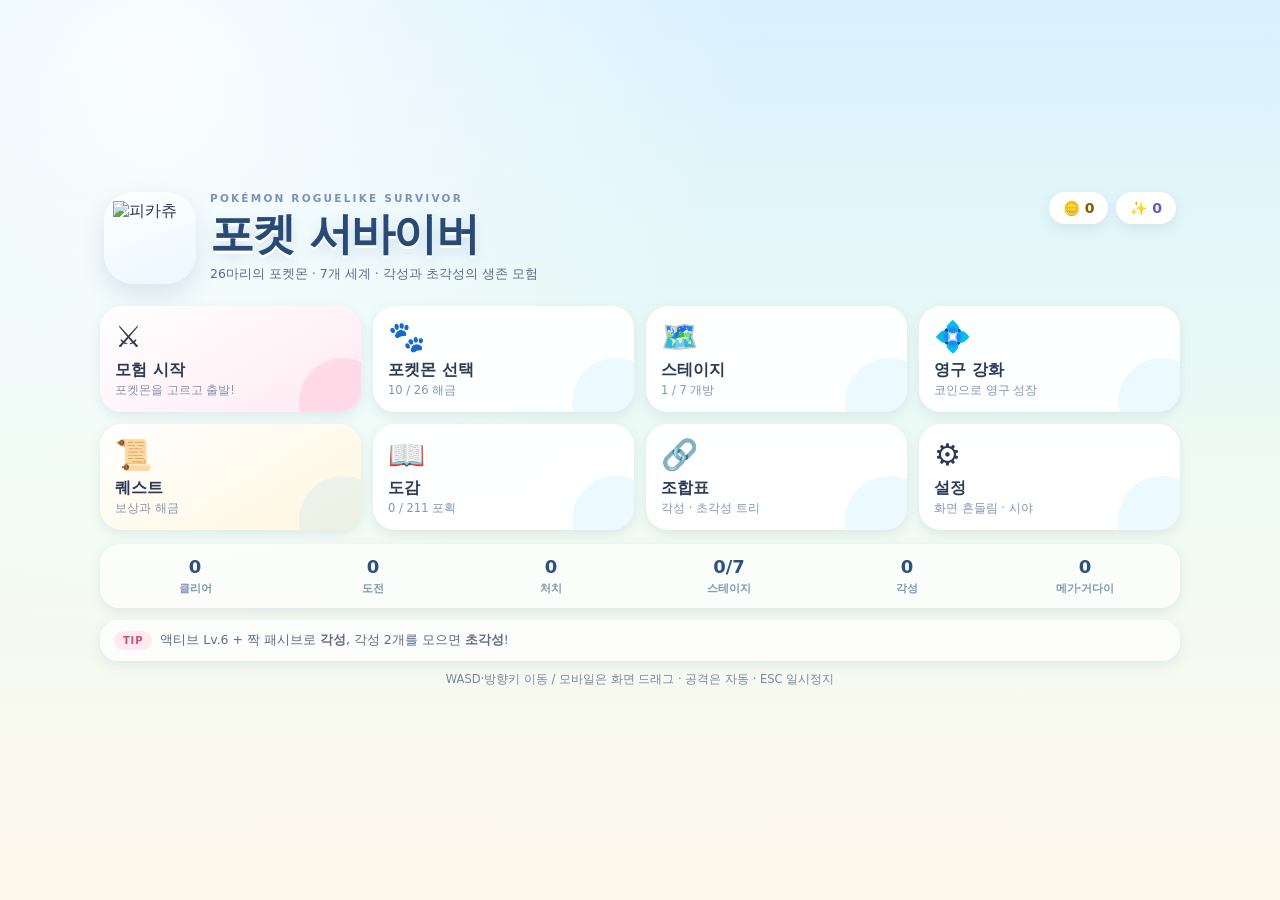
==== commit 94165d5b: "Fix mobile touch input (screenRoot swallowed all taps), harden pause button hit area, raise evolutio" ====
--- a/index.html
+++ b/index.html
@@ -5,7 +5,7 @@
 <meta name="viewport" content="width=device-width,initial-scale=1,maximum-scale=1,user-scalable=no,viewport-fit=cover">
 <meta name="theme-color" content="#bfe6ff">
 <title>포켓 서바이버 · Poke Survivor</title>
-<link rel="stylesheet" href="styles.css?v=21">
+<link rel="stylesheet" href="styles.css?v=24">
 <link rel="icon" href="data:image/svg+xml,<svg xmlns='http://www.w3.org/2000/svg' viewBox='0 0 100 100'><circle cx='50' cy='50' r='46' fill='%23fff' stroke='%230b1020' stroke-width='8'/><path d='M4 50h92' stroke='%230b1020' stroke-width='10'/><circle cx='50' cy='50' r='15' fill='%23ef4444' stroke='%230b1020' stroke-width='6'/></svg>">
 </head>
 <body>
@@ -127,6 +127,6 @@
   <div class="pokeball"></div>
   <div class="loading-text">포켓몬을 불러오는 중…<span id="loadPct">0%</span></div>
 </div>
-<script type="module" src="src/main.js?v=21"></script>
+<script type="module" src="src/main.js?v=24"></script>
 </body>
 </html>
--- a/styles.css
+++ b/styles.css
@@ -26,9 +26,11 @@
   color: var(--ink);
   background: linear-gradient(180deg, #d9f1ff 0%, #ecfbf1 55%, #fff7ea 100%);
   overflow: hidden;
+  overscroll-behavior: none;
+  touch-action: manipulation;
   -webkit-font-smoothing: antialiased;
 }
-#cv { position: fixed; inset: 0; width: 100vw; height: 100vh; display: block; }
+#cv { position: fixed; inset: 0; width: 100vw; height: 100vh; display: block; touch-action: none; -webkit-user-select: none; user-select: none; -webkit-tap-highlight-color: transparent; }
 .hidden { display: none !important; }
 button { font-family: inherit; color: inherit; cursor: pointer; }
 img { -webkit-user-drag: none; user-select: none; }
@@ -74,9 +76,12 @@
 .center { text-align: center; }
 
 /* ---------------- 화면 루트 ---------------- */
-#screenRoot { position: fixed; inset: 0; z-index: 20; overflow: hidden; }
+/* 루트 자체는 터치를 통과시킨다. 자식 화면(.screen)만 터치를 받는다.
+   (예전엔 빈 루트가 화면 전체를 덮어 인게임 조이스틱·일시정지 버튼 터치를 모두 삼켰다) */
+#screenRoot { position: fixed; inset: 0; z-index: 20; overflow: hidden; pointer-events: none; }
 .screen {
   position: absolute; inset: 0;
+  pointer-events: auto;
   overflow-y: auto; overflow-x: hidden;
   padding: 22px 18px 40px;
   background:
@@ -321,7 +326,9 @@
 .stat-chip span { font-size: 8.5px; color: #8296b4; font-weight: 800; }
 .stat-chip.kills b { color: #e0487c; }
 .stat-chip.coins b { color: #b07a00; }
-.icon-btn { pointer-events: auto; width: 38px; height: 38px; border-radius: 12px; border: 0; background: rgba(255,255,255,.92); box-shadow: var(--shadow-soft); display: flex; gap: 3px; align-items: center; justify-content: center; }
+.icon-btn { pointer-events: auto; position: relative; width: 38px; height: 38px; border-radius: 12px; border: 0; background: rgba(255,255,255,.92); box-shadow: var(--shadow-soft); display: flex; gap: 3px; align-items: center; justify-content: center; }
+/* 손가락 터치용으로 보이는 크기보다 넉넉한 탭 영역(44px 이상) 확보 */
+.icon-btn::after { content: ''; position: absolute; inset: -5px; border-radius: 16px; }
 .icon-btn .pbar { width: 5px; height: 16px; border-radius: 2px; background: #5b6b88; }
 
 .boss-bar { position: absolute; top: 92px; left: 50%; transform: translateX(-50%); width: min(460px, 82vw); background: rgba(255,255,255,.9); border-radius: 14px; padding: 7px 12px; box-shadow: var(--shadow-soft); }
@@ -369,6 +376,8 @@
 .card { width: min(240px, 44vw); text-align: left; border: 0; border-radius: 20px; background: #fff; padding: 13px 13px 11px; box-shadow: 0 14px 30px rgba(20,40,80,.24); display: flex; flex-direction: column; gap: 7px; transition: transform .12s, box-shadow .12s; border-top: 5px solid var(--cc); }
 .card:hover { transform: translateY(-4px) scale(1.02); box-shadow: 0 20px 40px rgba(20,40,80,.3); }
 .card-awake { background: linear-gradient(160deg, #fffdf2, #fff4cf); border-top-color: #fbbf24; }
+.card-awake .c-name { color: #8a5a00; }
+.card-super .c-name { color: #6b21a8; }
 .card-super { background: linear-gradient(160deg, #fdf6ff, #efe2ff); border-top-color: #a855f7; box-shadow: 0 0 0 2px #d8b4fe inset, 0 14px 30px rgba(80,40,140,.3); }
 .c-top { display: flex; gap: 9px; align-items: center; }
 .c-icon { width: 42px; height: 42px; border-radius: 13px; background: color-mix(in srgb, var(--cc) 18%, #fff); display: grid; place-items: center; font-size: 22px; flex: 0 0 auto; }
@@ -537,7 +546,8 @@
   .stat-chip { padding: 3px 6px; border-radius: 9px; }
   .stat-chip b { font-size: 11.5px; }
   .stat-chip span { font-size: 7px; }
-  .icon-btn { width: 32px; height: 32px; }
+  .icon-btn { width: 34px; height: 34px; }
+  .icon-btn::after { inset: -7px; }
   .boss-bar { top: 72px; }
   .weapon-row { bottom: 62px; max-width: 180px; gap: 3px; }
   .wp { width: 28px; height: 28px; border-radius: 9px; font-size: 12px; }
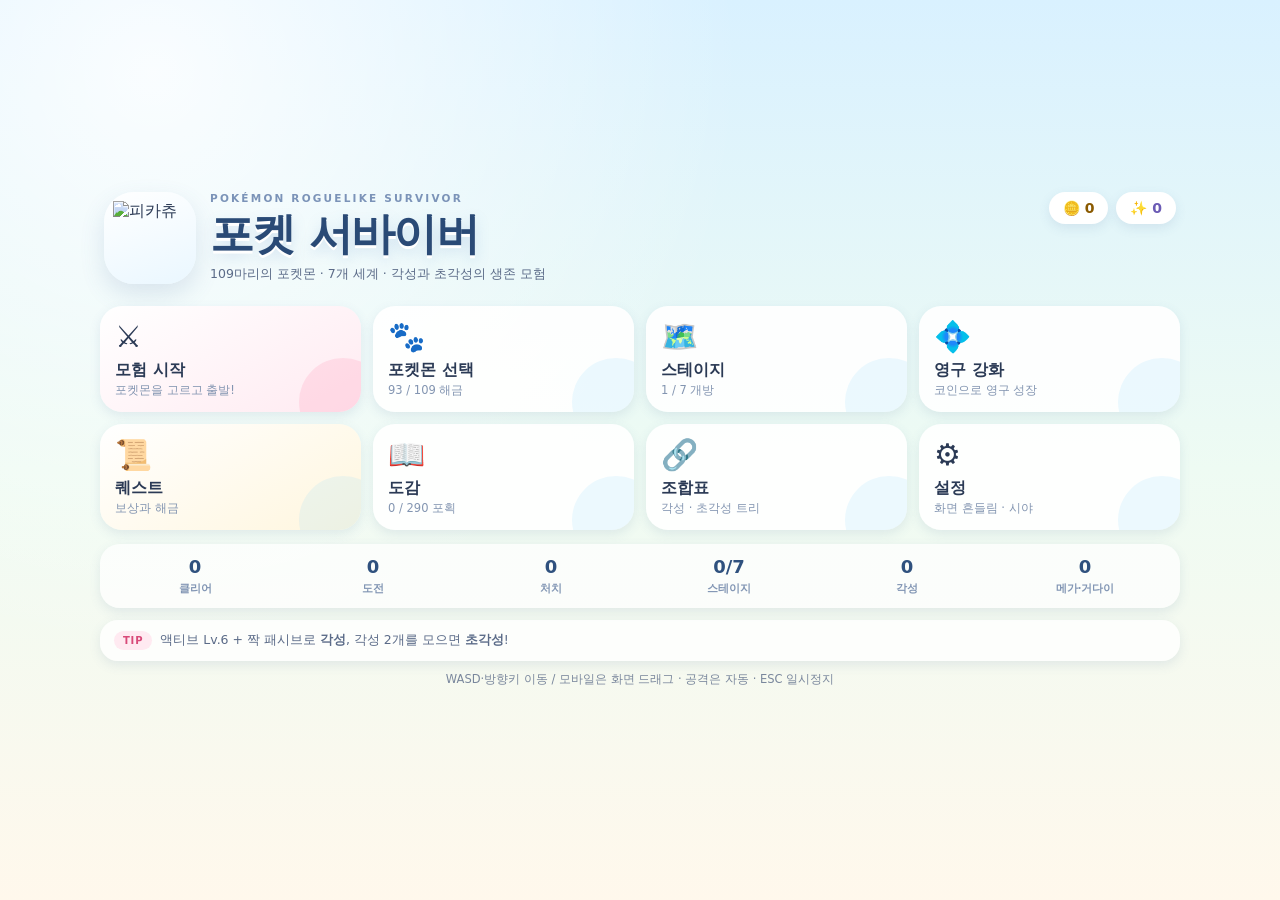
==== commit f68e571d: "Fix HUD overlap (quest/tech/passive stack), expand super awakenings 6→25 with unique combat logic, r" ====
--- a/index.html
+++ b/index.html
@@ -5,7 +5,7 @@
 <meta name="viewport" content="width=device-width,initial-scale=1,maximum-scale=1,user-scalable=no,viewport-fit=cover">
 <meta name="theme-color" content="#bfe6ff">
 <title>포켓 서바이버 · Poke Survivor</title>
-<link rel="stylesheet" href="styles.css?v=24">
+<link rel="stylesheet" href="styles.css?v=25">
 <link rel="icon" href="data:image/svg+xml,<svg xmlns='http://www.w3.org/2000/svg' viewBox='0 0 100 100'><circle cx='50' cy='50' r='46' fill='%23fff' stroke='%230b1020' stroke-width='8'/><path d='M4 50h92' stroke='%230b1020' stroke-width='10'/><circle cx='50' cy='50' r='15' fill='%23ef4444' stroke='%230b1020' stroke-width='6'/></svg>">
 </head>
 <body>
@@ -35,8 +35,11 @@
     <div class="boss-name"><b id="bossName">BOSS</b><span id="bossHpText"></span></div>
     <div class="bar boss"><i id="bossFill"></i></div>
   </div>
-  <div class="weapon-row" id="weaponRow"></div>
-  <div id="questHud" class="quest-hud"></div>
+  <div class="hud-stack" id="hudStack">
+    <div id="questHud" class="quest-hud"></div>
+    <div class="weapon-row" id="weaponRow"></div>
+    <div class="passive-row" id="passiveRow"></div>
+  </div>
   <div class="xp-wrap"><div class="xp-bar"><i id="xpBar"></i></div><span id="xpText">0%</span></div>
 </div>
 
@@ -127,6 +130,6 @@
   <div class="pokeball"></div>
   <div class="loading-text">포켓몬을 불러오는 중…<span id="loadPct">0%</span></div>
 </div>
-<script type="module" src="src/main.js?v=24"></script>
+<script type="module" src="src/main.js?v=25"></script>
 </body>
 </html>
--- a/styles.css
+++ b/styles.css
@@ -159,6 +159,26 @@
 .sc-clear { font-size: 9px; font-weight: 900; color: #12a17a; }
 .sc-lock { font-size: 11px; }
 
+/* ---------------- 로스터 필터 · 검색 ---------------- */
+.filter-bar { display: flex; flex-direction: column; gap: 7px; background: rgba(255,255,255,.72); border-radius: 18px; padding: 10px 11px; box-shadow: var(--shadow-soft); margin-bottom: 12px; }
+.fb-search { position: relative; display: flex; align-items: center; }
+.fb-search .fb-ico { position: absolute; left: 11px; font-size: 13px; opacity: .65; pointer-events: none; }
+.fb-search input { width: 100%; border: 0; border-radius: 12px; background: #eef4fb; padding: 9px 34px 9px 32px; font-size: 13px; font-weight: 700; color: #274060; box-shadow: inset 0 1px 2px rgba(60,100,150,.12); }
+.fb-search input:focus { outline: 2px solid #9ecbff; background: #fff; }
+.fb-search input::-webkit-search-cancel-button { cursor: pointer; }
+.fb-row { display: flex; flex-wrap: wrap; gap: 5px; }
+.fb-row.scroll { flex-wrap: nowrap; overflow-x: auto; padding-bottom: 2px; scrollbar-width: thin; -webkit-overflow-scrolling: touch; }
+.fb-row.scroll::-webkit-scrollbar { height: 4px; }
+.fb-row.scroll::-webkit-scrollbar-thumb { background: #cfe0f5; border-radius: 999px; }
+.fb-chip { flex: 0 0 auto; border: 0; border-radius: 999px; background: #fff; color: #5b7291; font-size: 11.5px; font-weight: 800; padding: 5px 10px; box-shadow: 0 2px 6px rgba(40,80,140,.08); transition: background .12s, color .12s, transform .12s; }
+.fb-chip em { font-style: normal; margin-left: 4px; font-size: 9.5px; color: #9db0c9; }
+.fb-chip.on { background: linear-gradient(120deg, #7fc4ff, #4aa9ff); color: #fff; }
+.fb-chip.on em { color: rgba(255,255,255,.8); }
+.fb-chip.type { border: 1px solid color-mix(in srgb, var(--tc) 45%, #fff); }
+.fb-chip.type::before { content: ''; display: inline-block; width: 7px; height: 7px; border-radius: 50%; background: var(--tc); margin-right: 5px; vertical-align: 1px; }
+.fb-chip.type.on { background: var(--tc); color: #fff; }
+.char-empty { text-align: center; font-size: 12.5px; color: #7c8fae; padding: 26px 10px; }
+.char-grid { max-height: 62vh; overflow-y: auto; padding: 2px 2px 6px; }
 .char-grid { display: grid; grid-template-columns: repeat(auto-fill, minmax(94px, 1fr)); gap: 10px; }
 .char-card { position: relative; border: 2px solid transparent; border-radius: 18px; background: #fff; padding: 8px 5px 9px; box-shadow: var(--shadow-soft); display: flex; flex-direction: column; align-items: center; gap: 2px; transition: transform .12s, box-shadow .12s; }
 .char-card img { width: 62px; height: 62px; object-fit: contain; image-rendering: pixelated; }
@@ -337,15 +357,22 @@
 .bar.boss { height: 9px; background: #ffe3ea; }
 .bar.boss i { background: linear-gradient(90deg, #fb7185, #e11d48); width: 100%; }
 
-.weapon-row { position: absolute; left: 12px; bottom: 74px; display: flex; gap: 5px; flex-wrap: wrap; max-width: 240px; }
+/* 왼쪽 하단 HUD 세로 스택 — 퀘스트 박스 · 기술 · 패시브가 flex로 쌓여 절대 겹치지 않는다 */
+.hud-stack { position: absolute; left: 12px; bottom: 74px; display: flex; flex-direction: column; align-items: flex-start; gap: 6px; max-width: min(300px, calc(100vw - 24px)); }
+.weapon-row { display: flex; gap: 5px; flex-wrap: wrap; max-width: 240px; }
+.passive-row { display: flex; gap: 4px; flex-wrap: wrap; max-width: 240px; }
+.passive-row:empty, .weapon-row:empty { display: none; }
 .wp { width: 34px; height: 34px; border-radius: 11px; background: rgba(255,255,255,.9); box-shadow: var(--shadow-soft); display: flex; flex-direction: column; align-items: center; justify-content: center; font-size: 15px; position: relative; }
 .wp b { position: absolute; bottom: -1px; right: 2px; font-size: 8px; color: #5b6b88; }
 .wp.awake { background: linear-gradient(150deg, #fff6cf, #ffe08a); }
 .wp.super { background: linear-gradient(150deg, #f2e8ff, #d9c4ff); box-shadow: 0 0 10px rgba(167,139,250,.6); }
+.wp.pv { width: 26px; height: 26px; border-radius: 9px; font-size: 12px; background: linear-gradient(150deg, #f7f4ff, #e6dcff); }
+.passive-row .wp b { font-size: 7px; }
 .wp.ready { outline: 2px solid #ffb62e; animation: readyPulse 1.2s ease-in-out infinite; }
 @keyframes readyPulse { 0%,100% { box-shadow: 0 0 0 rgba(255,182,46,.6); } 50% { box-shadow: 0 0 12px rgba(255,182,46,.9); } }
 
-.quest-hud { position: absolute; left: 12px; bottom: 116px; width: 214px; background: rgba(255,255,255,.9); border-radius: 13px; padding: 7px 9px; box-shadow: var(--shadow-soft); }
+.quest-hud { width: 214px; max-width: 100%; background: rgba(255,255,255,.9); border-radius: 13px; padding: 7px 9px; box-shadow: var(--shadow-soft); }
+.quest-hud:empty { display: none; }
 .quest-hud.special { background: linear-gradient(120deg, #fff4f8, #f4f0ff); }
 .quest-hud.done { background: rgba(233, 255, 246, .92); }
 .qh-top { display: flex; justify-content: space-between; font-size: 10px; font-weight: 800; gap: 6px; }
@@ -549,9 +576,11 @@
   .icon-btn { width: 34px; height: 34px; }
   .icon-btn::after { inset: -7px; }
   .boss-bar { top: 72px; }
-  .weapon-row { bottom: 62px; max-width: 180px; gap: 3px; }
+  .hud-stack { left: 8px; bottom: 62px; gap: 4px; max-width: calc(100vw - 16px); }
+  .weapon-row { max-width: 180px; gap: 3px; }
+  .passive-row { max-width: 180px; gap: 3px; }
   .wp { width: 28px; height: 28px; border-radius: 9px; font-size: 12px; }
-  .quest-hud { width: 168px; bottom: 98px; padding: 5px 7px; }
+  .quest-hud { width: 168px; padding: 5px 7px; }
   .qh-top { font-size: 8.5px; }
   .qh-text { font-size: 8px; }
   .xp-wrap { bottom: 12px; width: 78vw; }
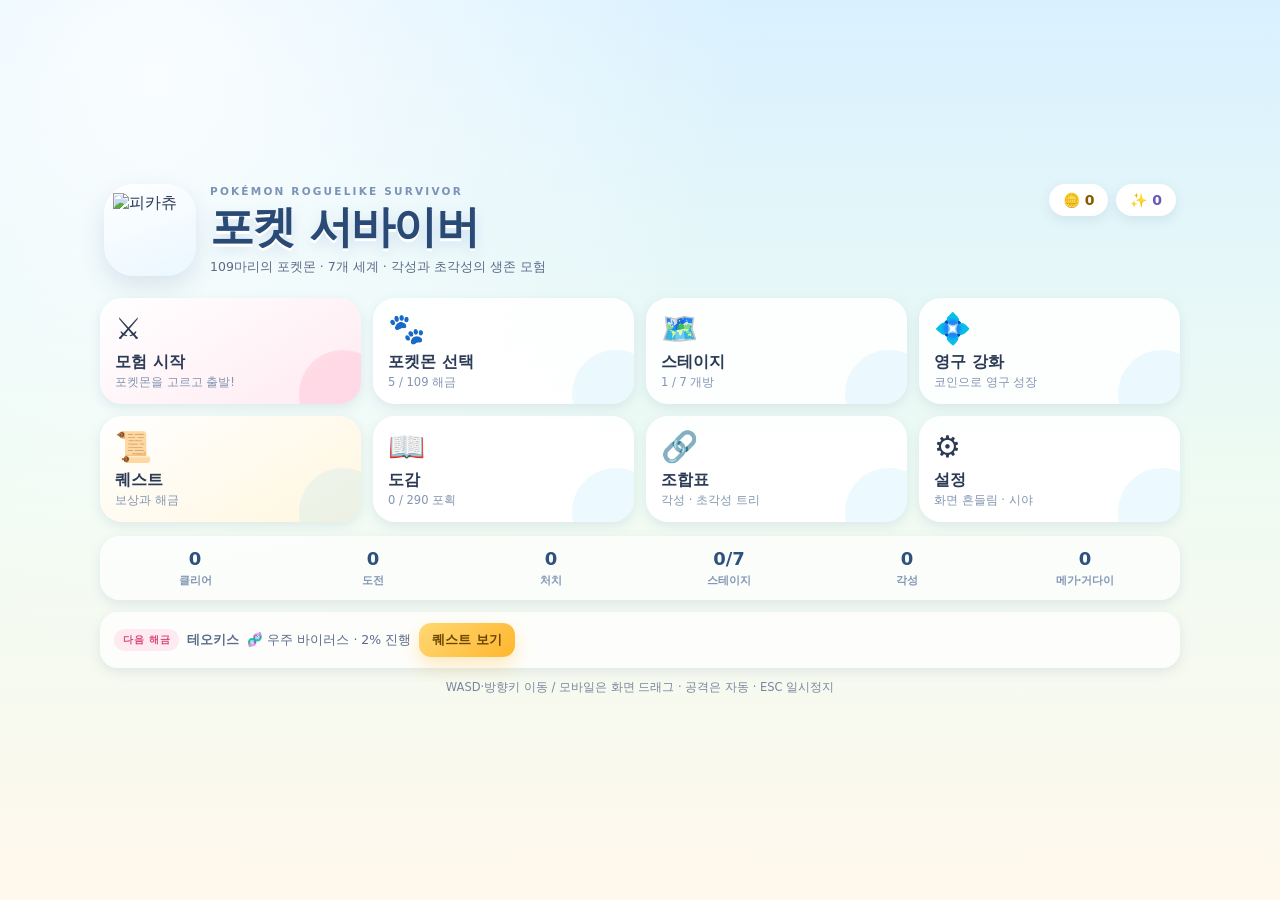
==== commit e354b257: "Quest-based character unlocks (5 starters + 104 quests), progress reset in settings, quest filters/c" ====
--- a/index.html
+++ b/index.html
@@ -5,7 +5,7 @@
 <meta name="viewport" content="width=device-width,initial-scale=1,maximum-scale=1,user-scalable=no,viewport-fit=cover">
 <meta name="theme-color" content="#bfe6ff">
 <title>포켓 서바이버 · Poke Survivor</title>
-<link rel="stylesheet" href="styles.css?v=25">
+<link rel="stylesheet" href="styles.css?v=26">
 <link rel="icon" href="data:image/svg+xml,<svg xmlns='http://www.w3.org/2000/svg' viewBox='0 0 100 100'><circle cx='50' cy='50' r='46' fill='%23fff' stroke='%230b1020' stroke-width='8'/><path d='M4 50h92' stroke='%230b1020' stroke-width='10'/><circle cx='50' cy='50' r='15' fill='%23ef4444' stroke='%230b1020' stroke-width='6'/></svg>">
 </head>
 <body>
@@ -125,11 +125,26 @@
   </div>
 </div>
 
+<!-- ================= 잠금 포켓몬 해금 퀘스트 ================= -->
+<div id="lockOverlay" class="overlay hidden">
+  <div class="panel lock-panel"><div id="lockBody"></div></div>
+</div>
+
+<!-- ================= 진행사항 초기화 (2중 확인) ================= -->
+<div id="confirmOverlay" class="overlay hidden">
+  <div class="panel confirm-panel"><div id="confirmPanel"></div></div>
+</div>
+
+<!-- ================= 세이브 개편 안내 ================= -->
+<div id="noticeOverlay" class="overlay hidden">
+  <div class="panel notice-panel"><div id="noticePanel"></div></div>
+</div>
+
 <div id="toastRoot"></div>
 <div id="loading" class="loading">
   <div class="pokeball"></div>
   <div class="loading-text">포켓몬을 불러오는 중…<span id="loadPct">0%</span></div>
 </div>
-<script type="module" src="src/main.js?v=25"></script>
+<script type="module" src="src/main.js?v=26"></script>
 </body>
 </html>
--- a/styles.css
+++ b/styles.css
@@ -167,7 +167,8 @@
 .fb-search input:focus { outline: 2px solid #9ecbff; background: #fff; }
 .fb-search input::-webkit-search-cancel-button { cursor: pointer; }
 .fb-row { display: flex; flex-wrap: wrap; gap: 5px; }
-.fb-row.scroll { flex-wrap: nowrap; overflow-x: auto; padding-bottom: 2px; scrollbar-width: thin; -webkit-overflow-scrolling: touch; }
+.fb-row.scroll { flex-wrap: nowrap; overflow-x: auto; padding-bottom: 2px; scrollbar-width: thin; -webkit-overflow-scrolling: touch;
+  -webkit-mask-image: linear-gradient(90deg, #000 88%, rgba(0,0,0,.15)); mask-image: linear-gradient(90deg, #000 88%, rgba(0,0,0,.15)); }
 .fb-row.scroll::-webkit-scrollbar { height: 4px; }
 .fb-row.scroll::-webkit-scrollbar-thumb { background: #cfe0f5; border-radius: 999px; }
 .fb-chip { flex: 0 0 auto; border: 0; border-radius: 999px; background: #fff; color: #5b7291; font-size: 11.5px; font-weight: 800; padding: 5px 10px; box-shadow: 0 2px 6px rgba(40,80,140,.08); transition: background .12s, color .12s, transform .12s; }
@@ -576,6 +577,8 @@
   .icon-btn { width: 34px; height: 34px; }
   .icon-btn::after { inset: -7px; }
   .boss-bar { top: 72px; }
+  .fb-chip { font-size: 11px; padding: 4px 9px; }
+  .filter-bar { padding: 8px 9px; gap: 6px; }
   .hud-stack { left: 8px; bottom: 62px; gap: 4px; max-width: calc(100vw - 16px); }
   .weapon-row { max-width: 180px; gap: 3px; }
   .passive-row { max-width: 180px; gap: 3px; }
@@ -597,3 +600,121 @@
 @media (min-width: 1100px) {
   .lobby-grid { grid-template-columns: repeat(4, 1fr); }
 }
+
+/* ============================================================
+   v26 · 퀘스트 해금 · 진행 초기화 UI
+   ============================================================ */
+
+/* 로스터 카드의 해금 진행도 */
+.char-card .cc-quest {
+  width: 80%;
+  height: 5px;
+  border-radius: 999px;
+  background: #e9eff7;
+  overflow: hidden;
+  margin-top: 3px;
+}
+.char-card .cc-quest i {
+  display: block;
+  height: 100%;
+  border-radius: 999px;
+  background: linear-gradient(90deg, #ffd166, #ff9f68);
+}
+.char-card .cc-pct { font-size: 8.5px; font-weight: 800; color: #b08a4a; }
+
+/* 잠금 포켓몬 안내 패널 */
+.lock-panel, .notice-panel, .confirm-panel { width: min(560px, 94vw); max-height: 88vh; overflow-y: auto; }
+.lock-head { display: flex; gap: 12px; align-items: center; margin-bottom: 12px; }
+.lock-head > img {
+  width: 84px; height: 84px; object-fit: contain; image-rendering: pixelated;
+  background: #f2f8ff; border-radius: 20px; filter: grayscale(.55) opacity(.85);
+}
+.lock-title { flex: 1; min-width: 0; }
+.lock-kicker { font-size: 10.5px; font-weight: 900; letter-spacing: 1px; color: #b08a4a; }
+.lock-head h2 { margin: 1px 0 3px; font-size: 24px; color: #2f4f7d; }
+.lock-types { display: flex; gap: 4px; align-items: center; flex-wrap: wrap; }
+.lock-rank { font-size: 10px; font-weight: 800; color: #8296b4; background: #f1f5fb; border-radius: 7px; padding: 2px 6px; }
+.lock-pct { font-size: 20px; font-weight: 900; color: #e0487c; }
+.lock-quest { background: #fff8ea; border: 1.5px solid #ffe0ab; border-radius: 18px; padding: 12px; }
+.lock-quest.inline { background: #fffaf0; }
+.lock-quest.ready { background: #eefcf7; border-color: #a7ebd6; }
+.lq-top { display: flex; align-items: center; gap: 8px; }
+.lq-ico { width: 38px; height: 38px; border-radius: 12px; background: #fff; display: grid; place-items: center; font-size: 19px; flex: 0 0 auto; }
+.lq-name { flex: 1; min-width: 0; }
+.lq-name span { display: block; font-size: 10px; color: #a88a55; font-weight: 800; }
+.lq-name b { display: block; font-size: 14.5px; color: #6b4a12; }
+.lq-pct { font-size: 14px; font-weight: 900; color: #e0487c; }
+.lq-parts { display: flex; flex-direction: column; gap: 7px; margin-top: 9px; }
+.lq-part .lqp-top, .q-part .qp-top { display: flex; justify-content: space-between; font-size: 10.5px; color: #7c6a45; margin-bottom: 3px; }
+.lq-part .lqp-top b, .q-part .qp-top b { color: #5b6b88; }
+.lock-actions { display: flex; gap: 8px; margin-top: 13px; }
+.lock-actions .btn { flex: 1; white-space: nowrap; }
+.lock-label { font-size: 12px; color: #b08a4a; background: #fff3d8; border-radius: 8px; padding: 2px 7px; vertical-align: 3px; }
+.preview .locked-img { filter: grayscale(.75) opacity(.6); }
+.start-lock-note { font-size: 11.5px; color: #8a6a3a; background: #fff8ea; border-radius: 12px; padding: 10px 12px; margin: 10px 0 4px; line-height: 1.45; }
+
+/* 세이브 개편 안내 */
+.np-kicker { font-size: 10.5px; font-weight: 900; letter-spacing: 1.4px; color: #4aa9ff; }
+.notice-panel h2, .confirm-panel h2 { margin: 3px 0 8px; font-size: 23px; color: #2f4f7d; }
+.np-lead { font-size: 12.5px; color: #5b6b88; line-height: 1.55; margin: 0 0 12px; }
+.np-box { display: flex; flex-direction: column; gap: 7px; margin-bottom: 14px; }
+.np-box > div { display: flex; flex-direction: column; gap: 1px; background: #f6faff; border-radius: 13px; padding: 9px 12px; }
+.np-box b { font-size: 12px; color: #2f4f7d; }
+.np-box span { font-size: 11px; color: #8296b4; }
+.np-actions, .cf-actions { display: flex; gap: 8px; }
+.np-actions .btn, .cf-actions .btn { flex: 1; }
+
+/* 초기화 확인 */
+.cf-kicker { font-size: 10.5px; font-weight: 900; letter-spacing: 1.4px; color: #e0487c; }
+.cf-box { display: grid; grid-template-columns: repeat(2, 1fr); gap: 6px; margin-bottom: 14px; }
+.cf-box > div { display: flex; justify-content: space-between; gap: 6px; background: #fff6f8; border-radius: 11px; padding: 8px 10px; font-size: 11px; }
+.cf-box span { color: #8a6a76; }
+.cf-box b { color: #c03a5c; }
+.cf-check { display: flex; gap: 8px; align-items: flex-start; background: #fff6f8; border: 1.5px solid #ffd0dc; border-radius: 14px; padding: 11px 12px; font-size: 12px; color: #6b4250; margin-bottom: 13px; line-height: 1.4; }
+.cf-check input { margin-top: 2px; accent-color: #e0487c; width: 17px; height: 17px; flex: 0 0 auto; }
+.settings-card.danger-zone { border: 1.5px solid #ffd6e0; background: #fffafa; }
+.settings-card.danger-zone .set-row { border-bottom: 0; }
+
+/* 퀘스트 화면 */
+.quest-summary { display: grid; grid-template-columns: repeat(4, 1fr); gap: 7px; margin-bottom: 9px; }
+.quest-summary > div { background: #fff; border-radius: 14px; padding: 9px 6px; text-align: center; box-shadow: var(--shadow-soft); }
+.quest-summary b { display: block; font-size: 17px; color: #2f4f7d; }
+.quest-summary span { font-size: 9.5px; color: #8296b4; font-weight: 700; }
+.quest-summary .ready { background: #fff8e5; }
+.quest-summary .ready b { color: #d98a00; }
+.quest-tabs { display: flex; gap: 5px; overflow-x: auto; padding-bottom: 2px; margin-bottom: 8px; }
+.quest-tabs .qt {
+  flex: 0 0 auto; border: 0; border-radius: 12px; background: rgba(255,255,255,.8);
+  padding: 8px 12px; font-size: 12px; font-weight: 800; color: #6b7f9e;
+  box-shadow: var(--shadow-soft); display: flex; align-items: center; gap: 5px;
+}
+.quest-tabs .qt em { font-style: normal; font-size: 9.5px; background: #eef2f8; color: #8296b4; border-radius: 999px; padding: 1px 6px; }
+.quest-tabs .qt.on { background: #ff7fa8; color: #fff; }
+.quest-tabs .qt.on em { background: rgba(255,255,255,.3); color: #fff; }
+.quest-filter { margin-bottom: 9px; }
+.quest-empty { text-align: center; font-size: 12px; color: #8296b4; padding: 30px 10px; }
+.quest-row .q-top { flex-wrap: wrap; }
+.q-cat { font-size: 9.5px; font-weight: 800; color: #7b8aa2; background: #f1f5fb; border-radius: 7px; padding: 2px 6px; }
+.q-parts { display: flex; flex-direction: column; gap: 6px; margin-top: 6px; }
+.q-part .q-bar { height: 6px; }
+.quest-row .q-desc { margin-bottom: 0; }
+.q-ico.q-char { padding: 0; overflow: hidden; position: relative; background: #f4f8ff; }
+.q-ico.q-char img { width: 44px; height: 44px; object-fit: contain; image-rendering: pixelated; }
+.q-ico.q-char em { position: absolute; right: -1px; bottom: -2px; font-size: 11px; font-style: normal; }
+.q-ico.q-char:not(.open) img { filter: brightness(0) opacity(.22); }
+.quest-row .q-reward { margin-top: 5px; }
+
+@media (max-width: 760px) {
+  .lock-head > img { width: 68px; height: 68px; border-radius: 16px; }
+  .lock-head h2 { font-size: 20px; }
+  .lock-pct { font-size: 16px; }
+  .quest-summary b { font-size: 15px; }
+  .cf-box { grid-template-columns: 1fr; }
+  .quest-row { padding: 10px; gap: 8px; }
+  .quest-row .q-ico { width: 40px; height: 40px; font-size: 20px; }
+  .q-ico.q-char img { width: 40px; height: 40px; }
+  .quest-row .q-act .btn { padding: 8px 10px; font-size: 11.5px; }
+  .notice-panel h2, .confirm-panel h2 { font-size: 19px; }
+  .quest-filter .fb-row { flex-wrap: wrap; overflow: visible; }
+  .quest-tabs { flex-wrap: wrap; }
+}
